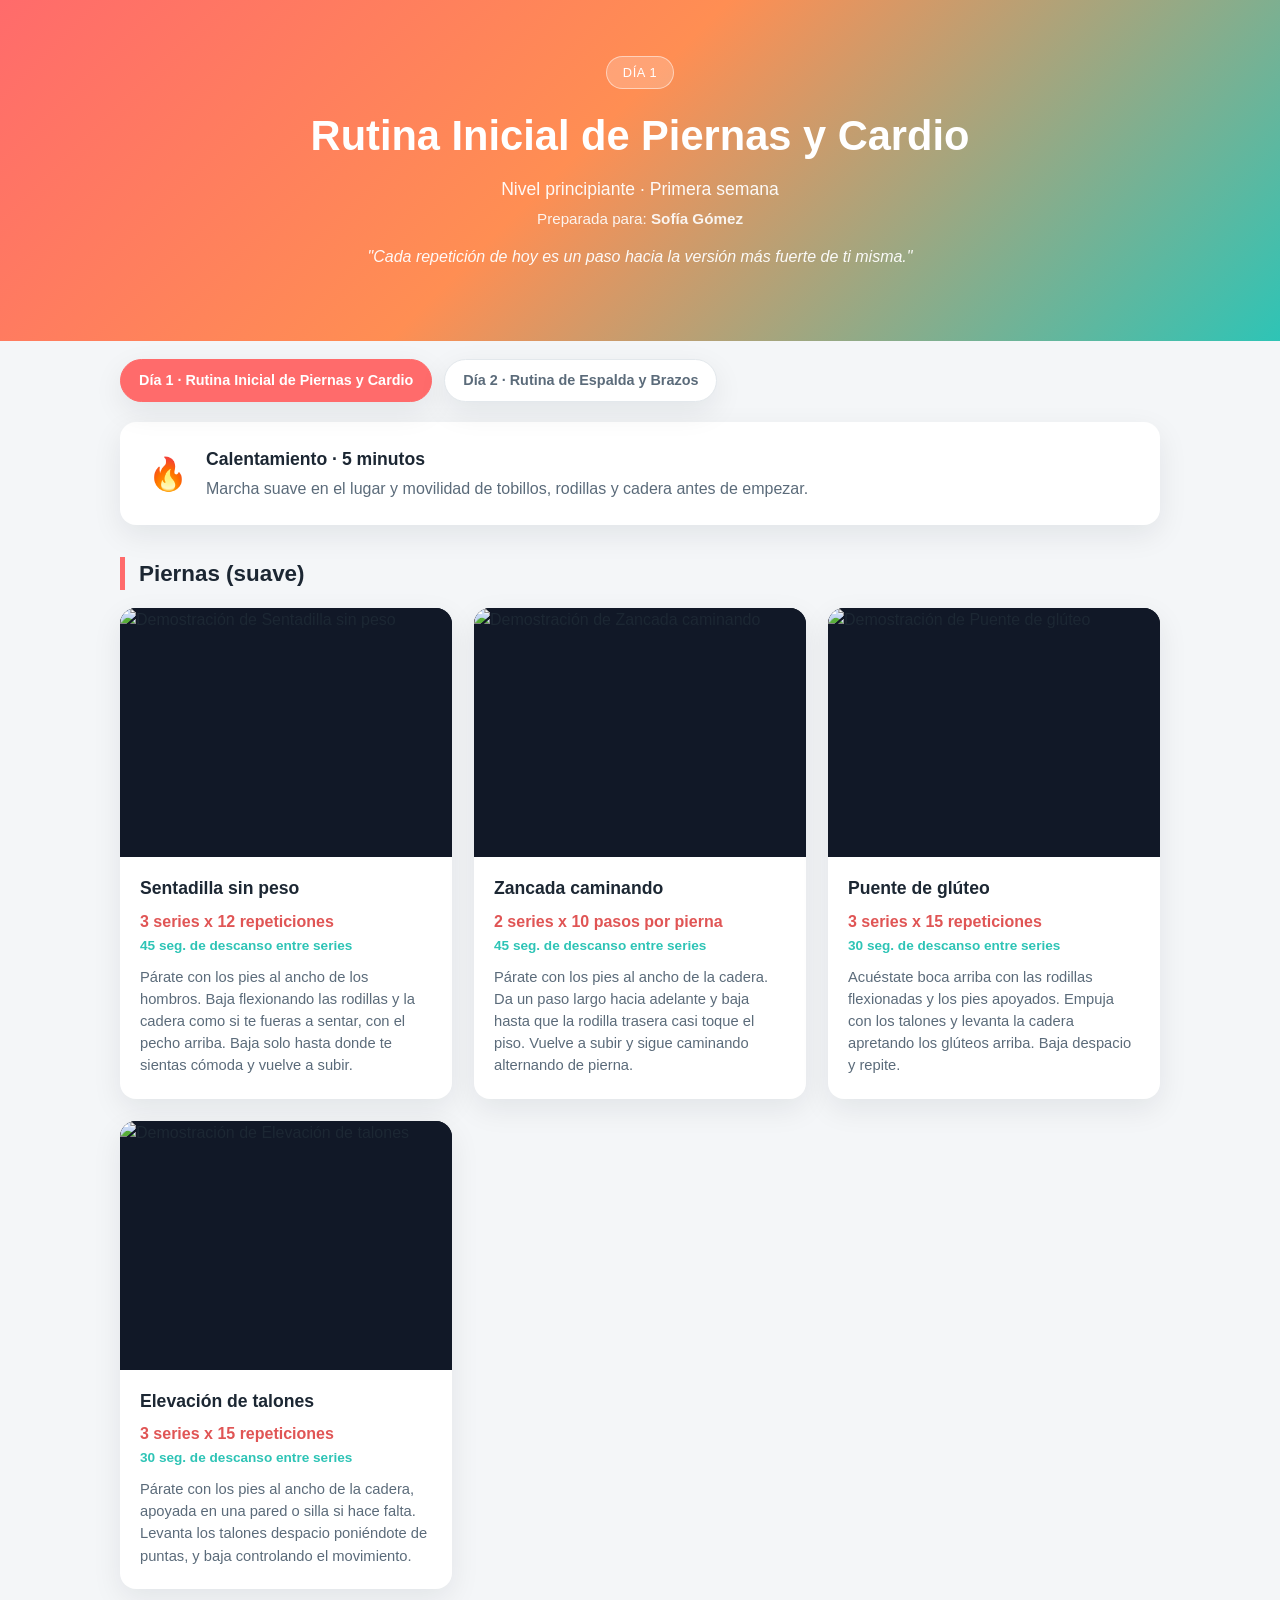
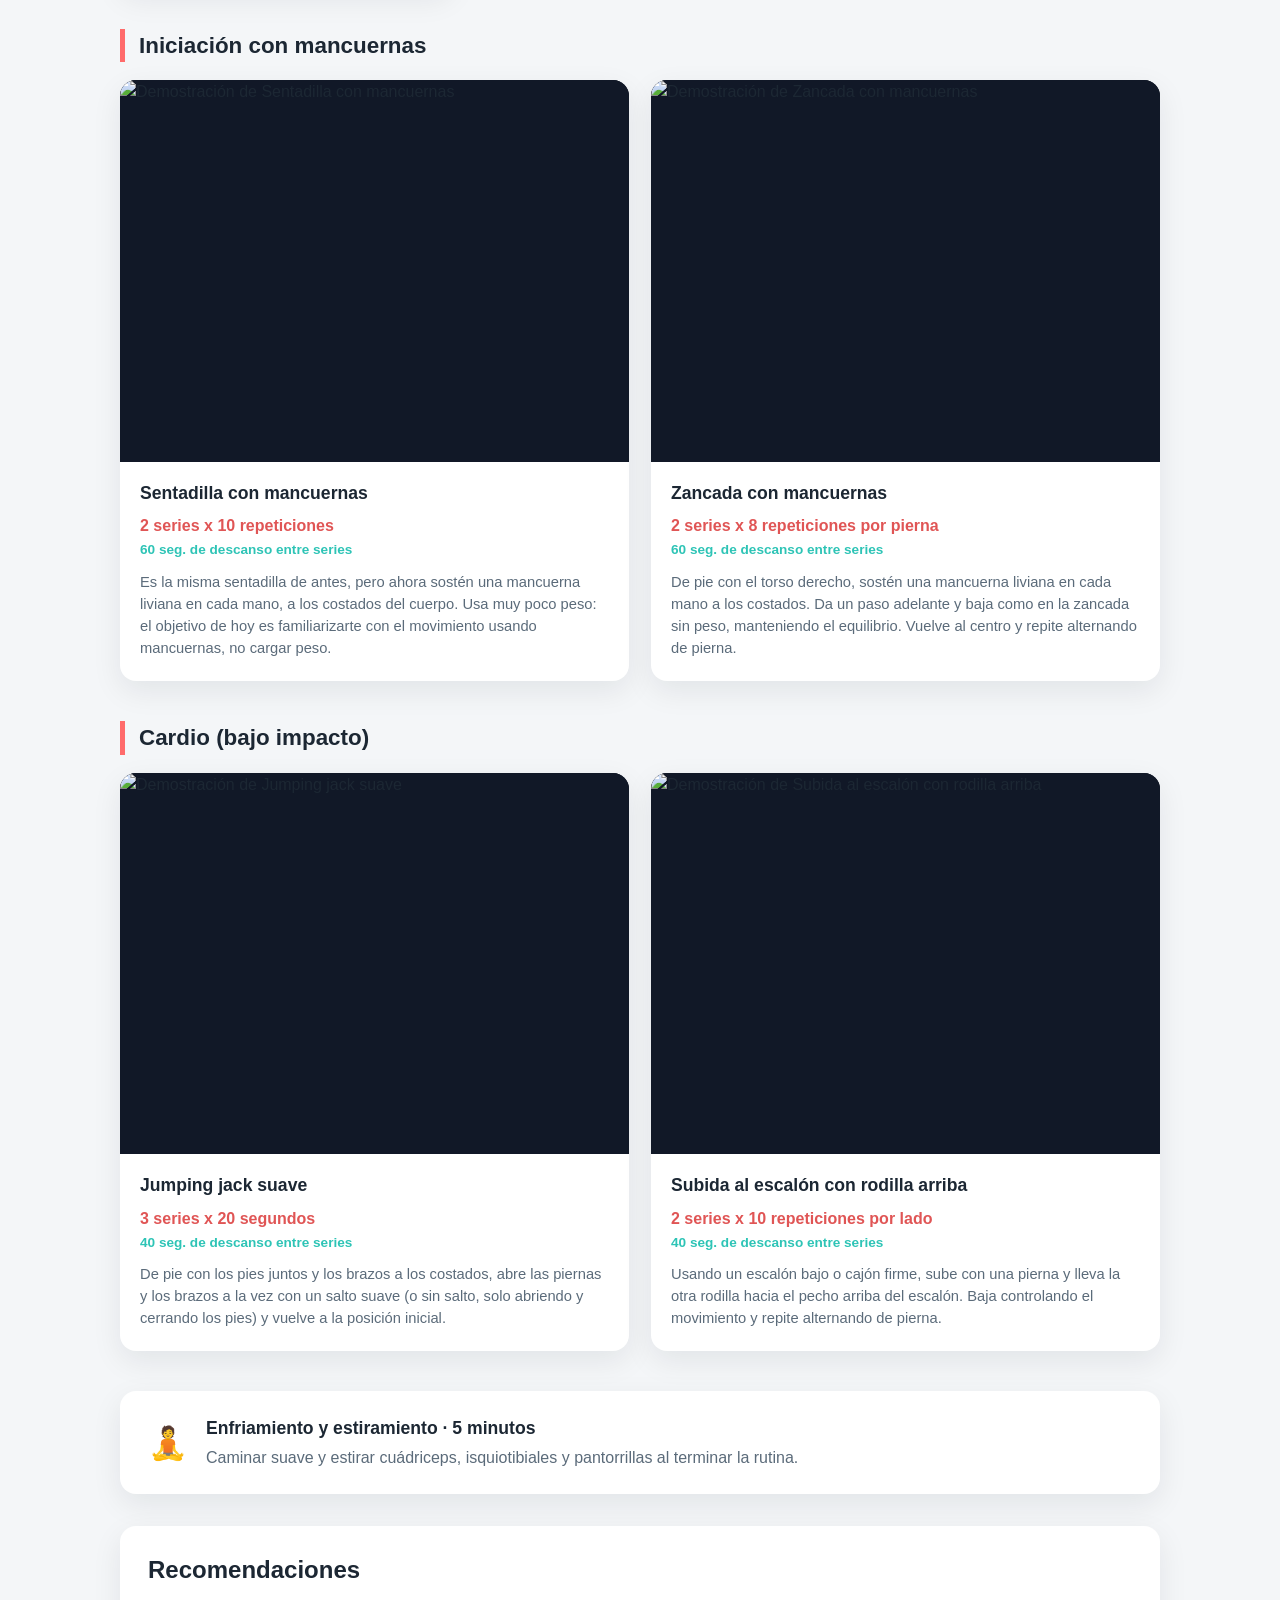
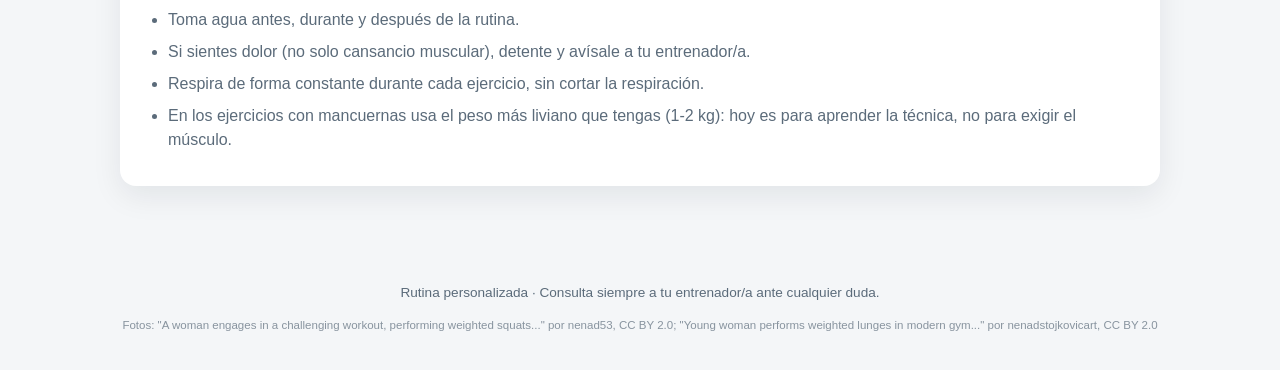
==== docs/index.html @ bb82945f "Usar fotos reales de mujer (CC BY) en sentadilla, zancada y remo" ====
<!doctype html>
<html lang="es">
<head>
  <meta charset="UTF-8">
  <meta name="viewport" content="width=device-width, initial-scale=1.0">
  <title>Rutina Inicial de Piernas y Cardio</title>
  <link rel="stylesheet" href="static/css/style.css">
</head>
<body>

  <header class="hero">
    <div class="hero-content">
      <span class="badge">Día 1</span>
      <h1>Rutina Inicial de Piernas y Cardio</h1>
      <p class="subtitulo">Nivel principiante · Primera semana</p>
      <p class="cliente">Preparada para: <strong>Sofía Gómez</strong></p>
      <p class="frase">"Cada repetición de hoy es un paso hacia la versión más fuerte de ti misma."</p>
    </div>
  </header>

  <nav class="dias-nav">
    
    <a href="index.html" class="dia-tab activo">Día 1 · Rutina Inicial de Piernas y Cardio</a>
    
    <a href="dia2.html" class="dia-tab ">Día 2 · Rutina de Espalda y Brazos</a>
    
  </nav>

  <main class="container">

    <section class="franja">
      <div class="franja-icono">🔥</div>
      <div>
        <h2>Calentamiento · 5 minutos</h2>
        <p>Marcha suave en el lugar y movilidad de tobillos, rodillas y cadera antes de empezar.</p>
      </div>
    </section>

    
    <section class="bloque">
      <h2 class="bloque-titulo">Piernas (suave)</h2>
      <div class="grid">
        
        <article class="card">
          <div class="card-media">
            <img
              src="https://live.staticflickr.com/65535/54567905274_2831058e4c_b.jpg"
              data-img1="https://live.staticflickr.com/65535/54567905274_2831058e4c_b.jpg"
              data-img2="https://live.staticflickr.com/65535/54567905274_2831058e4c_b.jpg"
              alt="Demostración de Sentadilla sin peso"
              class="ejercicio-gif"
              loading="lazy"
            >
          </div>
          <div class="card-body">
            <h3>Sentadilla sin peso</h3>
            <p class="series">3 series x 12 repeticiones</p>
            <p class="descanso">45 seg. de descanso entre series</p>
            <p class="instrucciones">Párate con los pies al ancho de los hombros. Baja flexionando las rodillas y la cadera como si te fueras a sentar, con el pecho arriba. Baja solo hasta donde te sientas cómoda y vuelve a subir.</p>
          </div>
        </article>
        
        <article class="card">
          <div class="card-media">
            <img
              src="https://live.staticflickr.com/65535/54555431111_5064172ff0_b.jpg"
              data-img1="https://live.staticflickr.com/65535/54555431111_5064172ff0_b.jpg"
              data-img2="https://live.staticflickr.com/65535/54555431111_5064172ff0_b.jpg"
              alt="Demostración de Zancada caminando"
              class="ejercicio-gif"
              loading="lazy"
            >
          </div>
          <div class="card-body">
            <h3>Zancada caminando</h3>
            <p class="series">2 series x 10 pasos por pierna</p>
            <p class="descanso">45 seg. de descanso entre series</p>
            <p class="instrucciones">Párate con los pies al ancho de la cadera. Da un paso largo hacia adelante y baja hasta que la rodilla trasera casi toque el piso. Vuelve a subir y sigue caminando alternando de pierna.</p>
          </div>
        </article>
        
        <article class="card">
          <div class="card-media">
            <img
              src="https://raw.githubusercontent.com/yuhonas/free-exercise-db/main/exercises/Bent-Knee_Hip_Raise/0.jpg"
              data-img1="https://raw.githubusercontent.com/yuhonas/free-exercise-db/main/exercises/Bent-Knee_Hip_Raise/0.jpg"
              data-img2="https://raw.githubusercontent.com/yuhonas/free-exercise-db/main/exercises/Bent-Knee_Hip_Raise/1.jpg"
              alt="Demostración de Puente de glúteo"
              class="ejercicio-gif"
              loading="lazy"
            >
          </div>
          <div class="card-body">
            <h3>Puente de glúteo</h3>
            <p class="series">3 series x 15 repeticiones</p>
            <p class="descanso">30 seg. de descanso entre series</p>
            <p class="instrucciones">Acuéstate boca arriba con las rodillas flexionadas y los pies apoyados. Empuja con los talones y levanta la cadera apretando los glúteos arriba. Baja despacio y repite.</p>
          </div>
        </article>
        
        <article class="card">
          <div class="card-media">
            <img
              src="https://raw.githubusercontent.com/yuhonas/free-exercise-db/main/exercises/Standing_Calf_Raises/0.jpg"
              data-img1="https://raw.githubusercontent.com/yuhonas/free-exercise-db/main/exercises/Standing_Calf_Raises/0.jpg"
              data-img2="https://raw.githubusercontent.com/yuhonas/free-exercise-db/main/exercises/Standing_Calf_Raises/1.jpg"
              alt="Demostración de Elevación de talones"
              class="ejercicio-gif"
              loading="lazy"
            >
          </div>
          <div class="card-body">
            <h3>Elevación de talones</h3>
            <p class="series">3 series x 15 repeticiones</p>
            <p class="descanso">30 seg. de descanso entre series</p>
            <p class="instrucciones">Párate con los pies al ancho de la cadera, apoyada en una pared o silla si hace falta. Levanta los talones despacio poniéndote de puntas, y baja controlando el movimiento.</p>
          </div>
        </article>
        
      </div>
    </section>
    
    <section class="bloque">
      <h2 class="bloque-titulo">Iniciación con mancuernas</h2>
      <div class="grid">
        
        <article class="card">
          <div class="card-media">
            <img
              src="https://live.staticflickr.com/65535/54567905274_2831058e4c_b.jpg"
              data-img1="https://live.staticflickr.com/65535/54567905274_2831058e4c_b.jpg"
              data-img2="https://live.staticflickr.com/65535/54567905274_2831058e4c_b.jpg"
              alt="Demostración de Sentadilla con mancuernas"
              class="ejercicio-gif"
              loading="lazy"
            >
          </div>
          <div class="card-body">
            <h3>Sentadilla con mancuernas</h3>
            <p class="series">2 series x 10 repeticiones</p>
            <p class="descanso">60 seg. de descanso entre series</p>
            <p class="instrucciones">Es la misma sentadilla de antes, pero ahora sostén una mancuerna liviana en cada mano, a los costados del cuerpo. Usa muy poco peso: el objetivo de hoy es familiarizarte con el movimiento usando mancuernas, no cargar peso.</p>
          </div>
        </article>
        
        <article class="card">
          <div class="card-media">
            <img
              src="https://live.staticflickr.com/65535/54555431111_5064172ff0_b.jpg"
              data-img1="https://live.staticflickr.com/65535/54555431111_5064172ff0_b.jpg"
              data-img2="https://live.staticflickr.com/65535/54555431111_5064172ff0_b.jpg"
              alt="Demostración de Zancada con mancuernas"
              class="ejercicio-gif"
              loading="lazy"
            >
          </div>
          <div class="card-body">
            <h3>Zancada con mancuernas</h3>
            <p class="series">2 series x 8 repeticiones por pierna</p>
            <p class="descanso">60 seg. de descanso entre series</p>
            <p class="instrucciones">De pie con el torso derecho, sostén una mancuerna liviana en cada mano a los costados. Da un paso adelante y baja como en la zancada sin peso, manteniendo el equilibrio. Vuelve al centro y repite alternando de pierna.</p>
          </div>
        </article>
        
      </div>
    </section>
    
    <section class="bloque">
      <h2 class="bloque-titulo">Cardio (bajo impacto)</h2>
      <div class="grid">
        
        <article class="card">
          <div class="card-media">
            <img
              src="https://raw.githubusercontent.com/yuhonas/free-exercise-db/main/exercises/Star_Jump/0.jpg"
              data-img1="https://raw.githubusercontent.com/yuhonas/free-exercise-db/main/exercises/Star_Jump/0.jpg"
              data-img2="https://raw.githubusercontent.com/yuhonas/free-exercise-db/main/exercises/Star_Jump/1.jpg"
              alt="Demostración de Jumping jack suave"
              class="ejercicio-gif"
              loading="lazy"
            >
          </div>
          <div class="card-body">
            <h3>Jumping jack suave</h3>
            <p class="series">3 series x 20 segundos</p>
            <p class="descanso">40 seg. de descanso entre series</p>
            <p class="instrucciones">De pie con los pies juntos y los brazos a los costados, abre las piernas y los brazos a la vez con un salto suave (o sin salto, solo abriendo y cerrando los pies) y vuelve a la posición inicial.</p>
          </div>
        </article>
        
        <article class="card">
          <div class="card-media">
            <img
              src="https://raw.githubusercontent.com/yuhonas/free-exercise-db/main/exercises/Step-up_with_Knee_Raise/0.jpg"
              data-img1="https://raw.githubusercontent.com/yuhonas/free-exercise-db/main/exercises/Step-up_with_Knee_Raise/0.jpg"
              data-img2="https://raw.githubusercontent.com/yuhonas/free-exercise-db/main/exercises/Step-up_with_Knee_Raise/1.jpg"
              alt="Demostración de Subida al escalón con rodilla arriba"
              class="ejercicio-gif"
              loading="lazy"
            >
          </div>
          <div class="card-body">
            <h3>Subida al escalón con rodilla arriba</h3>
            <p class="series">2 series x 10 repeticiones por lado</p>
            <p class="descanso">40 seg. de descanso entre series</p>
            <p class="instrucciones">Usando un escalón bajo o cajón firme, sube con una pierna y lleva la otra rodilla hacia el pecho arriba del escalón. Baja controlando el movimiento y repite alternando de pierna.</p>
          </div>
        </article>
        
      </div>
    </section>
    

    <section class="franja">
      <div class="franja-icono">🧘</div>
      <div>
        <h2>Enfriamiento y estiramiento · 5 minutos</h2>
        <p>Caminar suave y estirar cuádriceps, isquiotibiales y pantorrillas al terminar la rutina.</p>
      </div>
    </section>

    <section class="notas">
      <h2>Recomendaciones</h2>
      <ul>
        
        <li>Toma agua antes, durante y después de la rutina.</li>
        
        <li>Si sientes dolor (no solo cansancio muscular), detente y avísale a tu entrenador/a.</li>
        
        <li>Respira de forma constante durante cada ejercicio, sin cortar la respiración.</li>
        
        <li>En los ejercicios con mancuernas usa el peso más liviano que tengas (1-2 kg): hoy es para aprender la técnica, no para exigir el músculo.</li>
        
      </ul>
    </section>

  </main>

  <footer class="footer">
    <p>Rutina personalizada · Consulta siempre a tu entrenador/a ante cualquier duda.</p>
    
    <p class="creditos">Fotos: &#34;A woman engages in a challenging workout, performing weighted squats...&#34; por nenad53, CC BY 2.0; &#34;Young woman performs weighted lunges in modern gym...&#34; por nenadstojkovicart, CC BY 2.0</p>
    
  </footer>

  <script src="static/js/script.js"></script>
</body>
</html>
---- docs/static/css/style.css ----
:root {
  --bg: #0f1720;
  --panel: #ffffff;
  --panel-alt: #f4f6f8;
  --primary: #ff6b6b;
  --primary-dark: #e05555;
  --accent: #2ec4b6;
  --text: #1c2733;
  --text-muted: #5b6b7a;
  --border: #e3e8ec;
  --radius: 16px;
  --shadow: 0 10px 30px rgba(15, 23, 32, 0.08);
}

* {
  box-sizing: border-box;
}

body {
  margin: 0;
  font-family: "Segoe UI", "Helvetica Neue", Arial, sans-serif;
  background: var(--panel-alt);
  color: var(--text);
  line-height: 1.5;
}

.hero {
  background: linear-gradient(135deg, #ff6b6b 0%, #ff8e53 45%, #2ec4b6 100%);
  color: #fff;
  padding: 56px 24px 72px;
  text-align: center;
}

.badge {
  display: inline-block;
  background: rgba(255, 255, 255, 0.2);
  border: 1px solid rgba(255, 255, 255, 0.5);
  padding: 6px 16px;
  border-radius: 999px;
  font-size: 0.8rem;
  letter-spacing: 0.05em;
  text-transform: uppercase;
  margin-bottom: 16px;
}

.hero h1 {
  margin: 0 0 8px;
  font-size: clamp(1.8rem, 4vw, 2.6rem);
}

.subtitulo {
  margin: 0 0 6px;
  font-size: 1.1rem;
  opacity: 0.95;
}

.cliente {
  margin: 0;
  font-size: 0.95rem;
  opacity: 0.9;
}

.frase {
  margin: 14px 0 0;
  font-size: 1rem;
  font-style: italic;
  opacity: 0.95;
}

.dias-nav {
  max-width: 1080px;
  margin: 18px auto 0;
  padding: 0 20px;
  display: flex;
  gap: 12px;
  flex-wrap: wrap;
}

.dia-tab {
  background: var(--panel);
  border: 1px solid var(--border);
  border-radius: 999px;
  padding: 10px 18px;
  font-size: 0.9rem;
  font-weight: 600;
  color: var(--text-muted);
  text-decoration: none;
  box-shadow: var(--shadow);
}

.dia-tab.activo {
  background: var(--primary);
  border-color: var(--primary);
  color: #fff;
}

.container {
  max-width: 1080px;
  margin: 20px auto 0;
  padding: 0 20px 60px;
}

.franja {
  background: var(--panel);
  border-radius: var(--radius);
  box-shadow: var(--shadow);
  padding: 24px 28px;
  display: flex;
  align-items: center;
  gap: 18px;
  margin-bottom: 32px;
}

.franja-icono {
  font-size: 2rem;
  flex-shrink: 0;
}

.franja h2 {
  margin: 0 0 4px;
  font-size: 1.1rem;
}

.franja p {
  margin: 0;
  color: var(--text-muted);
}

.bloque {
  margin-bottom: 40px;
}

.bloque-titulo {
  font-size: 1.4rem;
  margin-bottom: 18px;
  padding-left: 14px;
  border-left: 5px solid var(--primary);
}

.grid {
  display: grid;
  grid-template-columns: repeat(auto-fit, minmax(260px, 1fr));
  gap: 22px;
}

.card {
  background: var(--panel);
  border-radius: var(--radius);
  overflow: hidden;
  box-shadow: var(--shadow);
  display: flex;
  flex-direction: column;
  transition: transform 0.15s ease;
}

.card:hover {
  transform: translateY(-3px);
}

.card-media {
  aspect-ratio: 4 / 3;
  background: #111827;
  display: flex;
  align-items: center;
  justify-content: center;
  overflow: hidden;
}

.card-media img {
  width: 100%;
  height: 100%;
  object-fit: contain;
  background: #111827;
}

.card-body {
  padding: 18px 20px 22px;
}

.card-body h3 {
  margin: 0 0 8px;
  font-size: 1.1rem;
}

.series {
  margin: 0 0 2px;
  font-weight: 600;
  color: var(--primary-dark);
}

.descanso {
  margin: 0 0 10px;
  font-size: 0.85rem;
  color: var(--accent);
  font-weight: 600;
}

.instrucciones {
  margin: 0;
  color: var(--text-muted);
  font-size: 0.92rem;
}

.notas {
  background: var(--panel);
  border-radius: var(--radius);
  box-shadow: var(--shadow);
  padding: 26px 28px;
}

.notas h2 {
  margin-top: 0;
}

.notas ul {
  margin: 0;
  padding-left: 20px;
  color: var(--text-muted);
}

.notas li {
  margin-bottom: 8px;
}

.footer {
  text-align: center;
  padding: 24px;
  color: var(--text-muted);
  font-size: 0.85rem;
}

.creditos {
  margin-top: 8px;
  font-size: 0.72rem;
  opacity: 0.7;
}

@media (prefers-color-scheme: dark) {
  :root {
    --panel: #1a2430;
    --panel-alt: #101820;
    --text: #eef2f6;
    --text-muted: #a7b3bf;
    --border: #2a3644;
    --shadow: 0 10px 30px rgba(0, 0, 0, 0.4);
  }
}
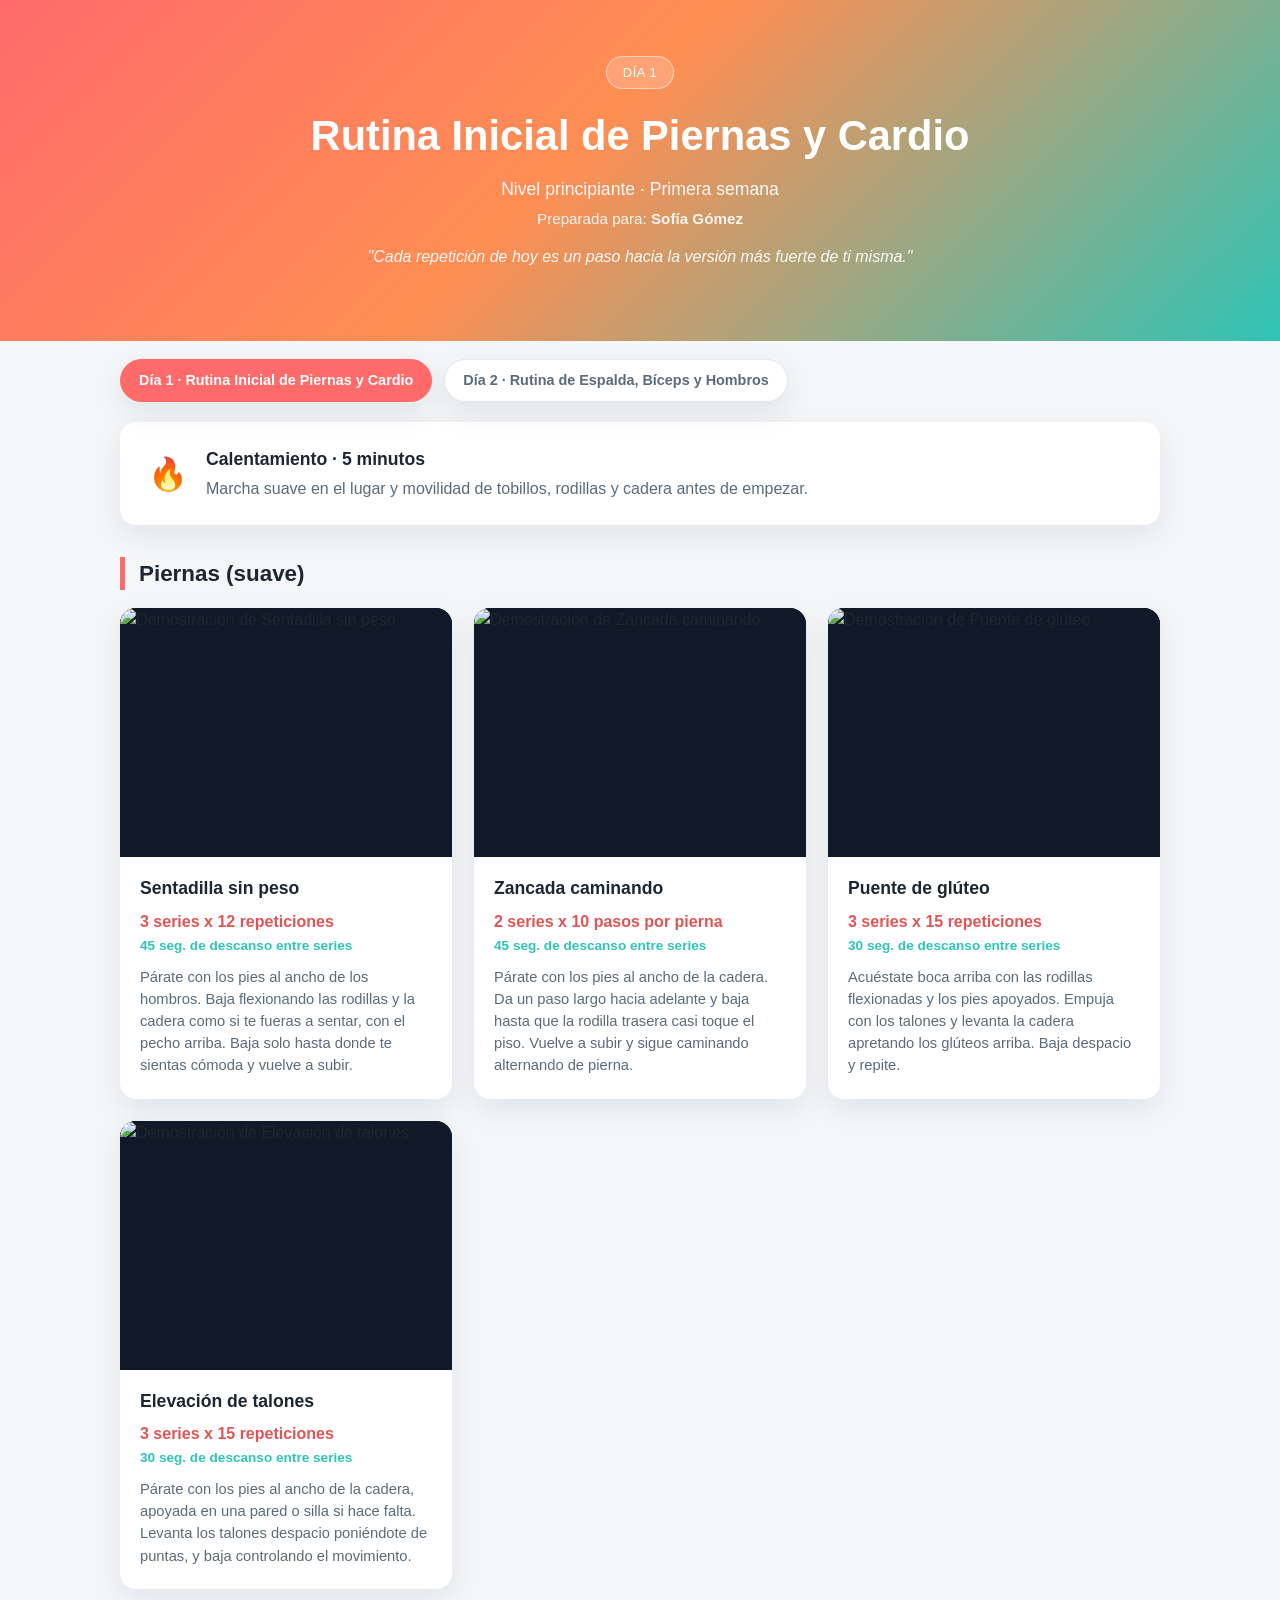
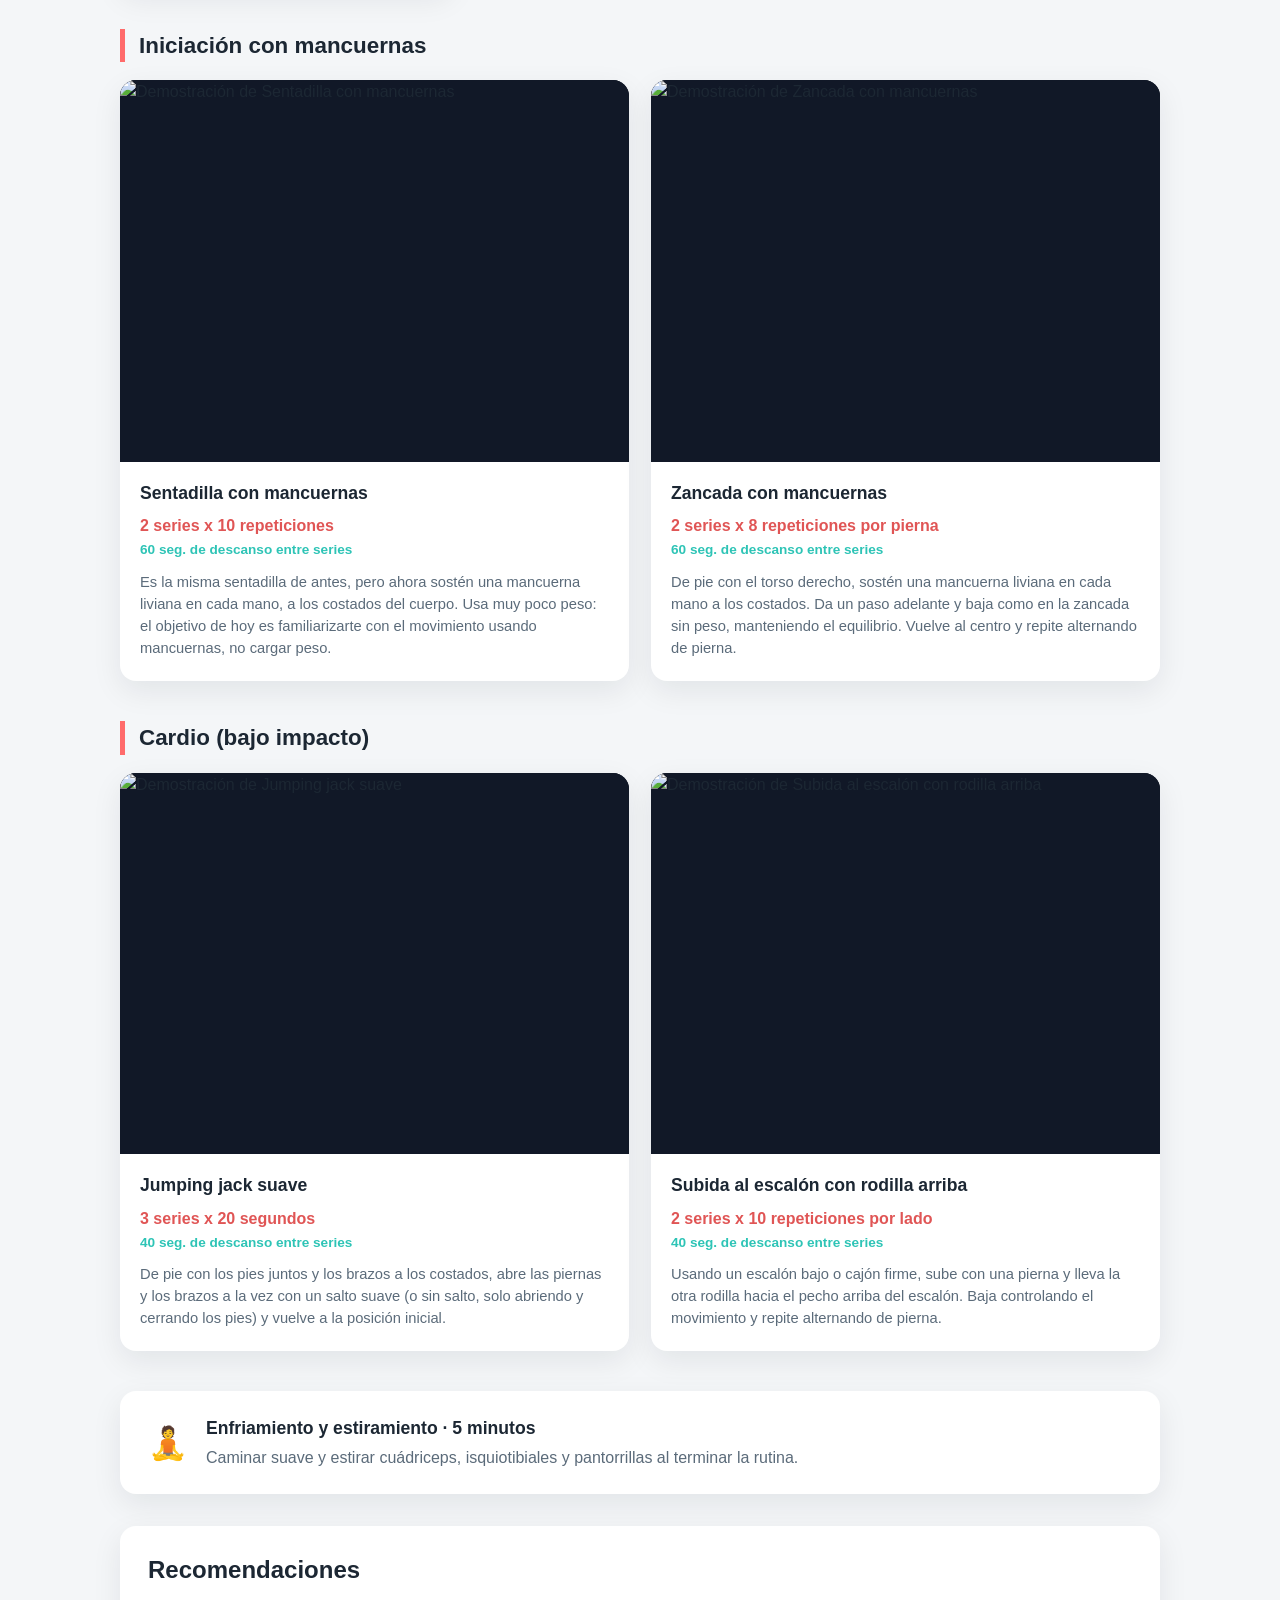
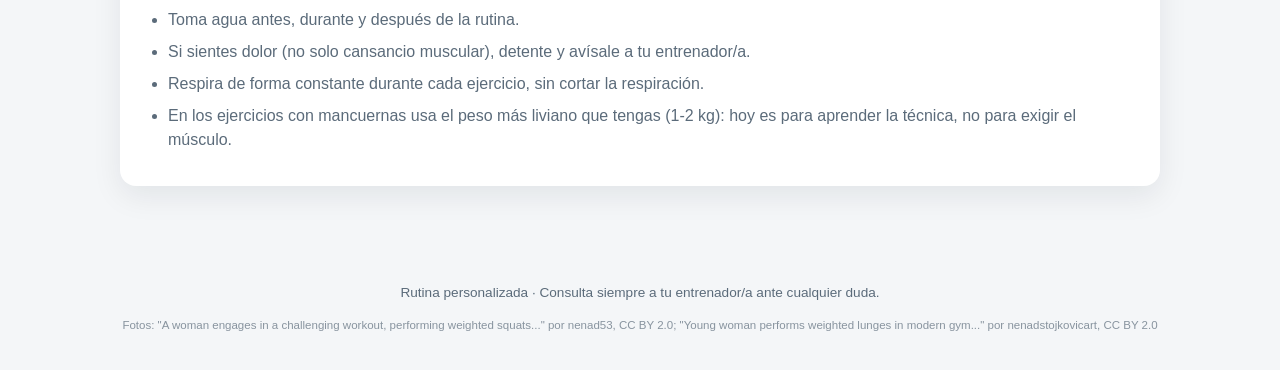
==== commit abb66233: "Reestructurar dia 2: Espalda, Biceps y Hombros, con foto real de mujer en los 3" ====
--- a/docs/index.html
+++ b/docs/index.html
@@ -22,7 +22,7 @@
     
     <a href="index.html" class="dia-tab activo">Día 1 · Rutina Inicial de Piernas y Cardio</a>
     
-    <a href="dia2.html" class="dia-tab ">Día 2 · Rutina de Espalda y Brazos</a>
+    <a href="dia2.html" class="dia-tab ">Día 2 · Rutina de Espalda, Bíceps y Hombros</a>
     
   </nav>
 
@@ -82,9 +82,9 @@
         <article class="card">
           <div class="card-media">
             <img
-              src="https://raw.githubusercontent.com/yuhonas/free-exercise-db/main/exercises/Bent-Knee_Hip_Raise/0.jpg"
-              data-img1="https://raw.githubusercontent.com/yuhonas/free-exercise-db/main/exercises/Bent-Knee_Hip_Raise/0.jpg"
-              data-img2="https://raw.githubusercontent.com/yuhonas/free-exercise-db/main/exercises/Bent-Knee_Hip_Raise/1.jpg"
+              src="https://raw.githubusercontent.com/yuhonas/free-exercise-db/main/exercises/Butt_Lift_Bridge/0.jpg"
+              data-img1="https://raw.githubusercontent.com/yuhonas/free-exercise-db/main/exercises/Butt_Lift_Bridge/0.jpg"
+              data-img2="https://raw.githubusercontent.com/yuhonas/free-exercise-db/main/exercises/Butt_Lift_Bridge/1.jpg"
               alt="Demostración de Puente de glúteo"
               class="ejercicio-gif"
               loading="lazy"
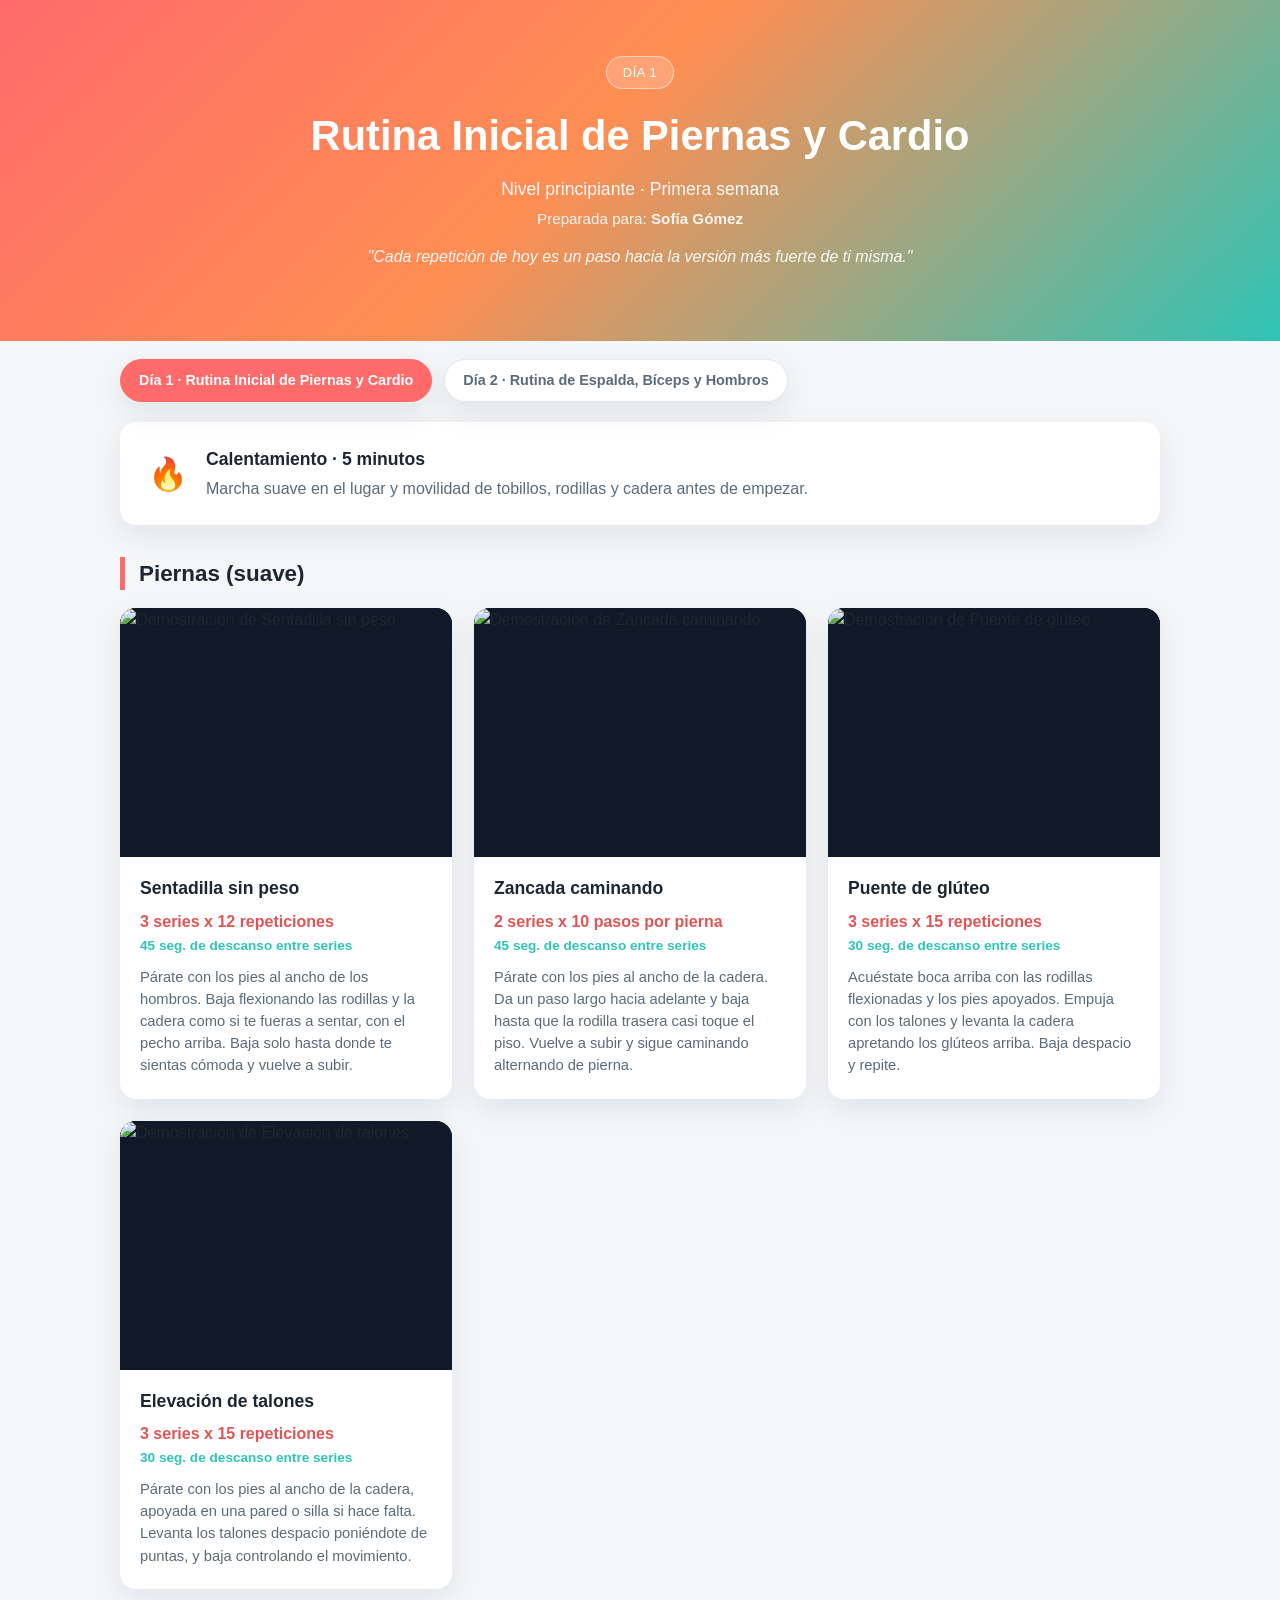
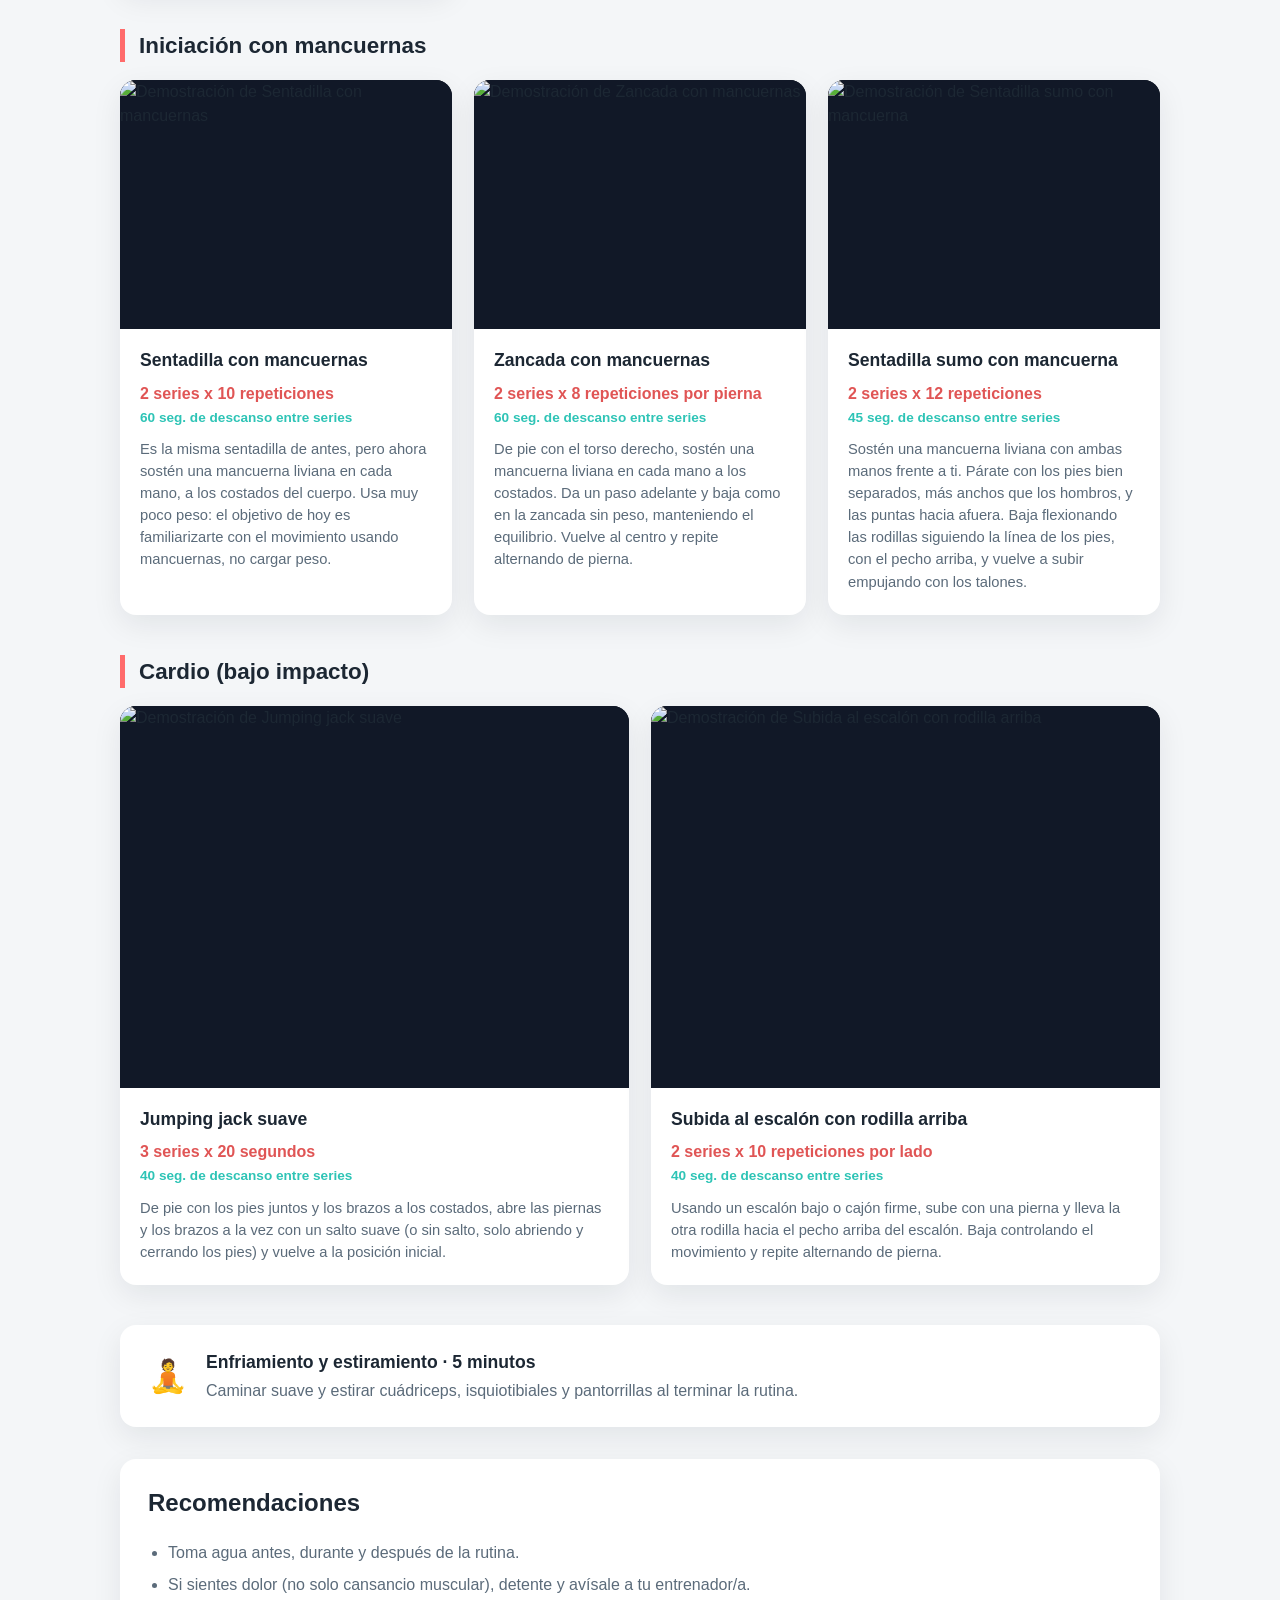
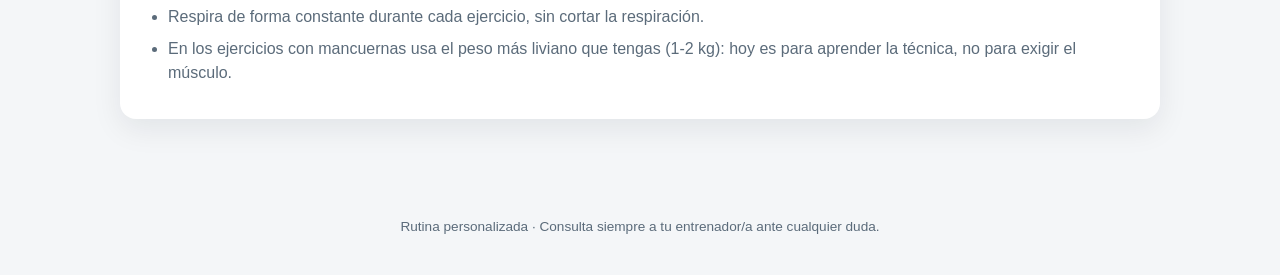
==== commit 47e78235: "Volver a gifs animados (con movimiento) y agregar mas ejercicios: sentadilla sumo, remo a dos manos," ====
--- a/docs/index.html
+++ b/docs/index.html
@@ -44,9 +44,9 @@
         <article class="card">
           <div class="card-media">
             <img
-              src="https://live.staticflickr.com/65535/54567905274_2831058e4c_b.jpg"
-              data-img1="https://live.staticflickr.com/65535/54567905274_2831058e4c_b.jpg"
-              data-img2="https://live.staticflickr.com/65535/54567905274_2831058e4c_b.jpg"
+              src="https://raw.githubusercontent.com/yuhonas/free-exercise-db/main/exercises/Bodyweight_Squat/0.jpg"
+              data-img1="https://raw.githubusercontent.com/yuhonas/free-exercise-db/main/exercises/Bodyweight_Squat/0.jpg"
+              data-img2="https://raw.githubusercontent.com/yuhonas/free-exercise-db/main/exercises/Bodyweight_Squat/1.jpg"
               alt="Demostración de Sentadilla sin peso"
               class="ejercicio-gif"
               loading="lazy"
@@ -63,9 +63,9 @@
         <article class="card">
           <div class="card-media">
             <img
-              src="https://live.staticflickr.com/65535/54555431111_5064172ff0_b.jpg"
-              data-img1="https://live.staticflickr.com/65535/54555431111_5064172ff0_b.jpg"
-              data-img2="https://live.staticflickr.com/65535/54555431111_5064172ff0_b.jpg"
+              src="https://raw.githubusercontent.com/yuhonas/free-exercise-db/main/exercises/Bodyweight_Walking_Lunge/0.jpg"
+              data-img1="https://raw.githubusercontent.com/yuhonas/free-exercise-db/main/exercises/Bodyweight_Walking_Lunge/0.jpg"
+              data-img2="https://raw.githubusercontent.com/yuhonas/free-exercise-db/main/exercises/Bodyweight_Walking_Lunge/1.jpg"
               alt="Demostración de Zancada caminando"
               class="ejercicio-gif"
               loading="lazy"
@@ -127,9 +127,9 @@
         <article class="card">
           <div class="card-media">
             <img
-              src="https://live.staticflickr.com/65535/54567905274_2831058e4c_b.jpg"
-              data-img1="https://live.staticflickr.com/65535/54567905274_2831058e4c_b.jpg"
-              data-img2="https://live.staticflickr.com/65535/54567905274_2831058e4c_b.jpg"
+              src="https://raw.githubusercontent.com/yuhonas/free-exercise-db/main/exercises/Dumbbell_Squat/0.jpg"
+              data-img1="https://raw.githubusercontent.com/yuhonas/free-exercise-db/main/exercises/Dumbbell_Squat/0.jpg"
+              data-img2="https://raw.githubusercontent.com/yuhonas/free-exercise-db/main/exercises/Dumbbell_Squat/1.jpg"
               alt="Demostración de Sentadilla con mancuernas"
               class="ejercicio-gif"
               loading="lazy"
@@ -146,9 +146,9 @@
         <article class="card">
           <div class="card-media">
             <img
-              src="https://live.staticflickr.com/65535/54555431111_5064172ff0_b.jpg"
-              data-img1="https://live.staticflickr.com/65535/54555431111_5064172ff0_b.jpg"
-              data-img2="https://live.staticflickr.com/65535/54555431111_5064172ff0_b.jpg"
+              src="https://raw.githubusercontent.com/yuhonas/free-exercise-db/main/exercises/Dumbbell_Lunges/0.jpg"
+              data-img1="https://raw.githubusercontent.com/yuhonas/free-exercise-db/main/exercises/Dumbbell_Lunges/0.jpg"
+              data-img2="https://raw.githubusercontent.com/yuhonas/free-exercise-db/main/exercises/Dumbbell_Lunges/1.jpg"
               alt="Demostración de Zancada con mancuernas"
               class="ejercicio-gif"
               loading="lazy"
@@ -159,6 +159,25 @@
             <p class="series">2 series x 8 repeticiones por pierna</p>
             <p class="descanso">60 seg. de descanso entre series</p>
             <p class="instrucciones">De pie con el torso derecho, sostén una mancuerna liviana en cada mano a los costados. Da un paso adelante y baja como en la zancada sin peso, manteniendo el equilibrio. Vuelve al centro y repite alternando de pierna.</p>
+          </div>
+        </article>
+        
+        <article class="card">
+          <div class="card-media">
+            <img
+              src="https://raw.githubusercontent.com/yuhonas/free-exercise-db/main/exercises/Plie_Dumbbell_Squat/0.jpg"
+              data-img1="https://raw.githubusercontent.com/yuhonas/free-exercise-db/main/exercises/Plie_Dumbbell_Squat/0.jpg"
+              data-img2="https://raw.githubusercontent.com/yuhonas/free-exercise-db/main/exercises/Plie_Dumbbell_Squat/1.jpg"
+              alt="Demostración de Sentadilla sumo con mancuerna"
+              class="ejercicio-gif"
+              loading="lazy"
+            >
+          </div>
+          <div class="card-body">
+            <h3>Sentadilla sumo con mancuerna</h3>
+            <p class="series">2 series x 12 repeticiones</p>
+            <p class="descanso">45 seg. de descanso entre series</p>
+            <p class="instrucciones">Sostén una mancuerna liviana con ambas manos frente a ti. Párate con los pies bien separados, más anchos que los hombros, y las puntas hacia afuera. Baja flexionando las rodillas siguiendo la línea de los pies, con el pecho arriba, y vuelve a subir empujando con los talones.</p>
           </div>
         </article>
         
@@ -238,9 +257,6 @@
 
   <footer class="footer">
     <p>Rutina personalizada · Consulta siempre a tu entrenador/a ante cualquier duda.</p>
-    
-    <p class="creditos">Fotos: &#34;A woman engages in a challenging workout, performing weighted squats...&#34; por nenad53, CC BY 2.0; &#34;Young woman performs weighted lunges in modern gym...&#34; por nenadstojkovicart, CC BY 2.0</p>
-    
   </footer>
 
   <script src="static/js/script.js"></script>
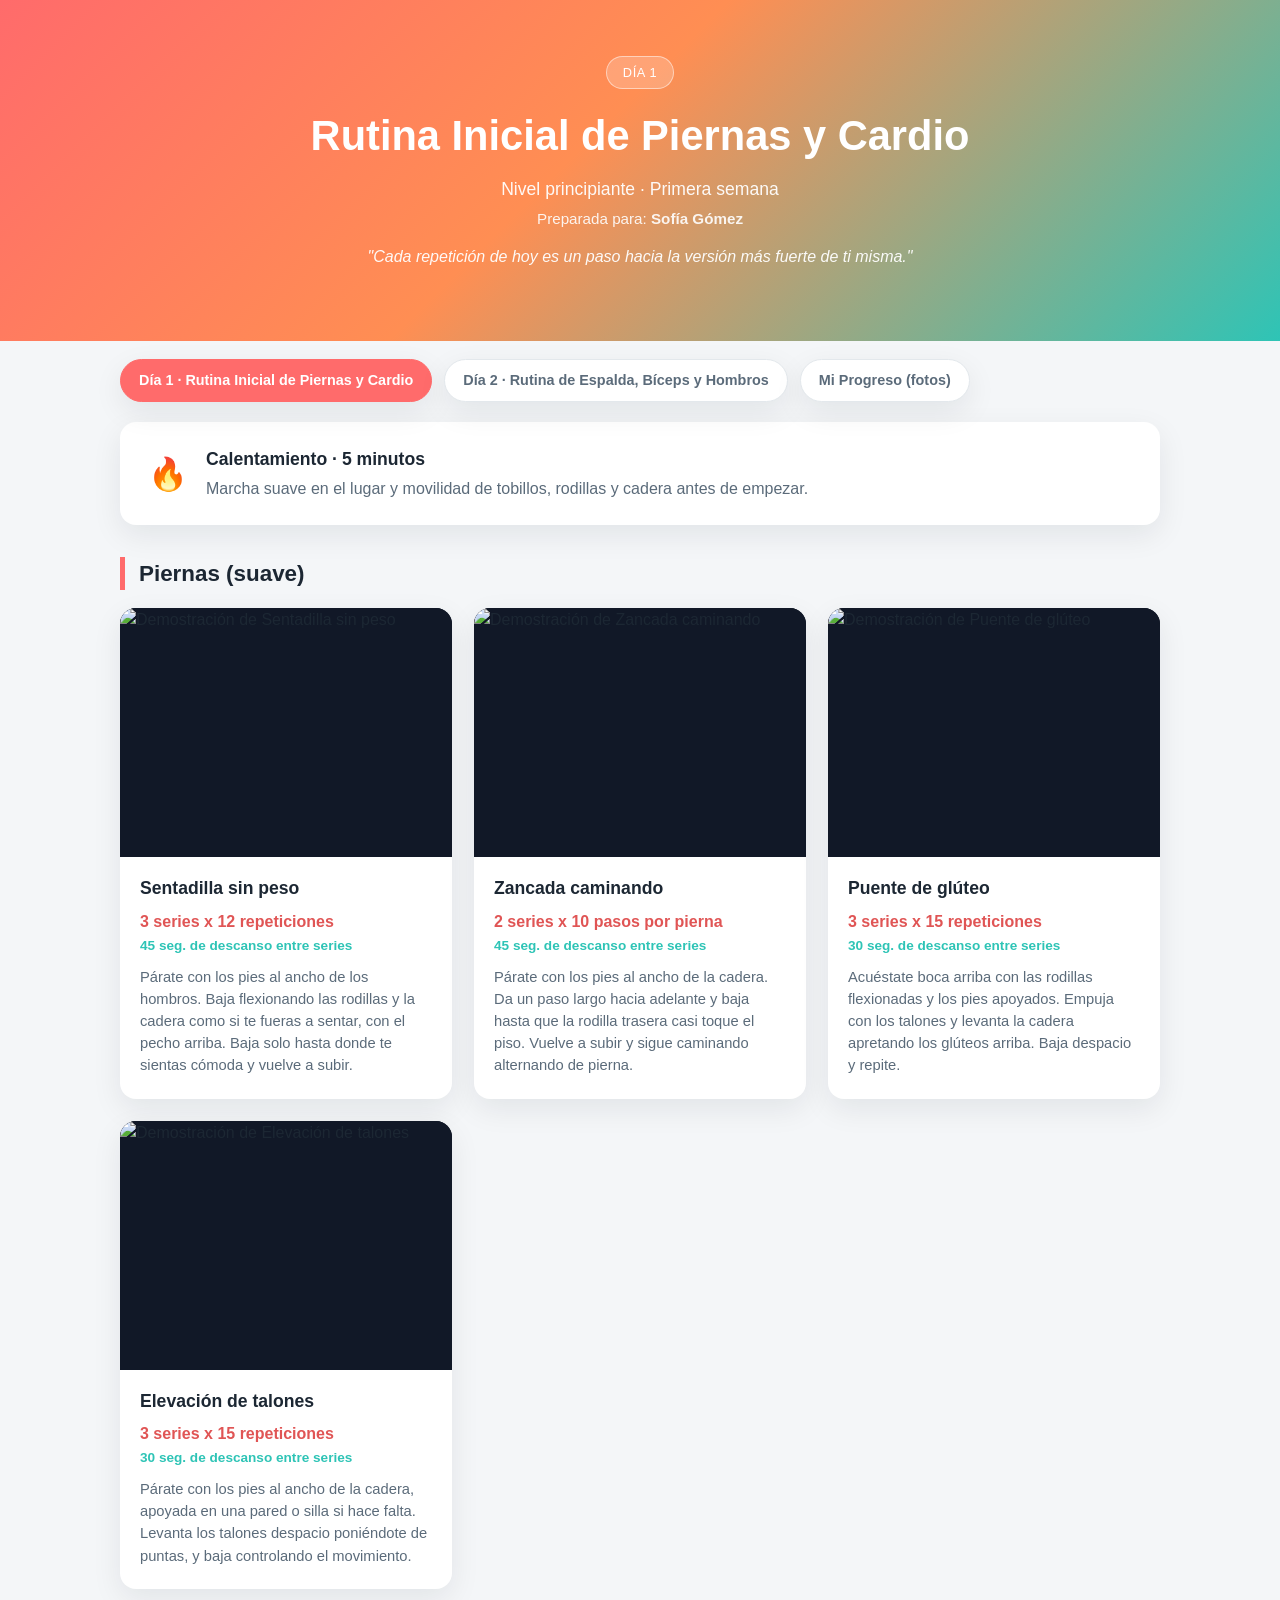
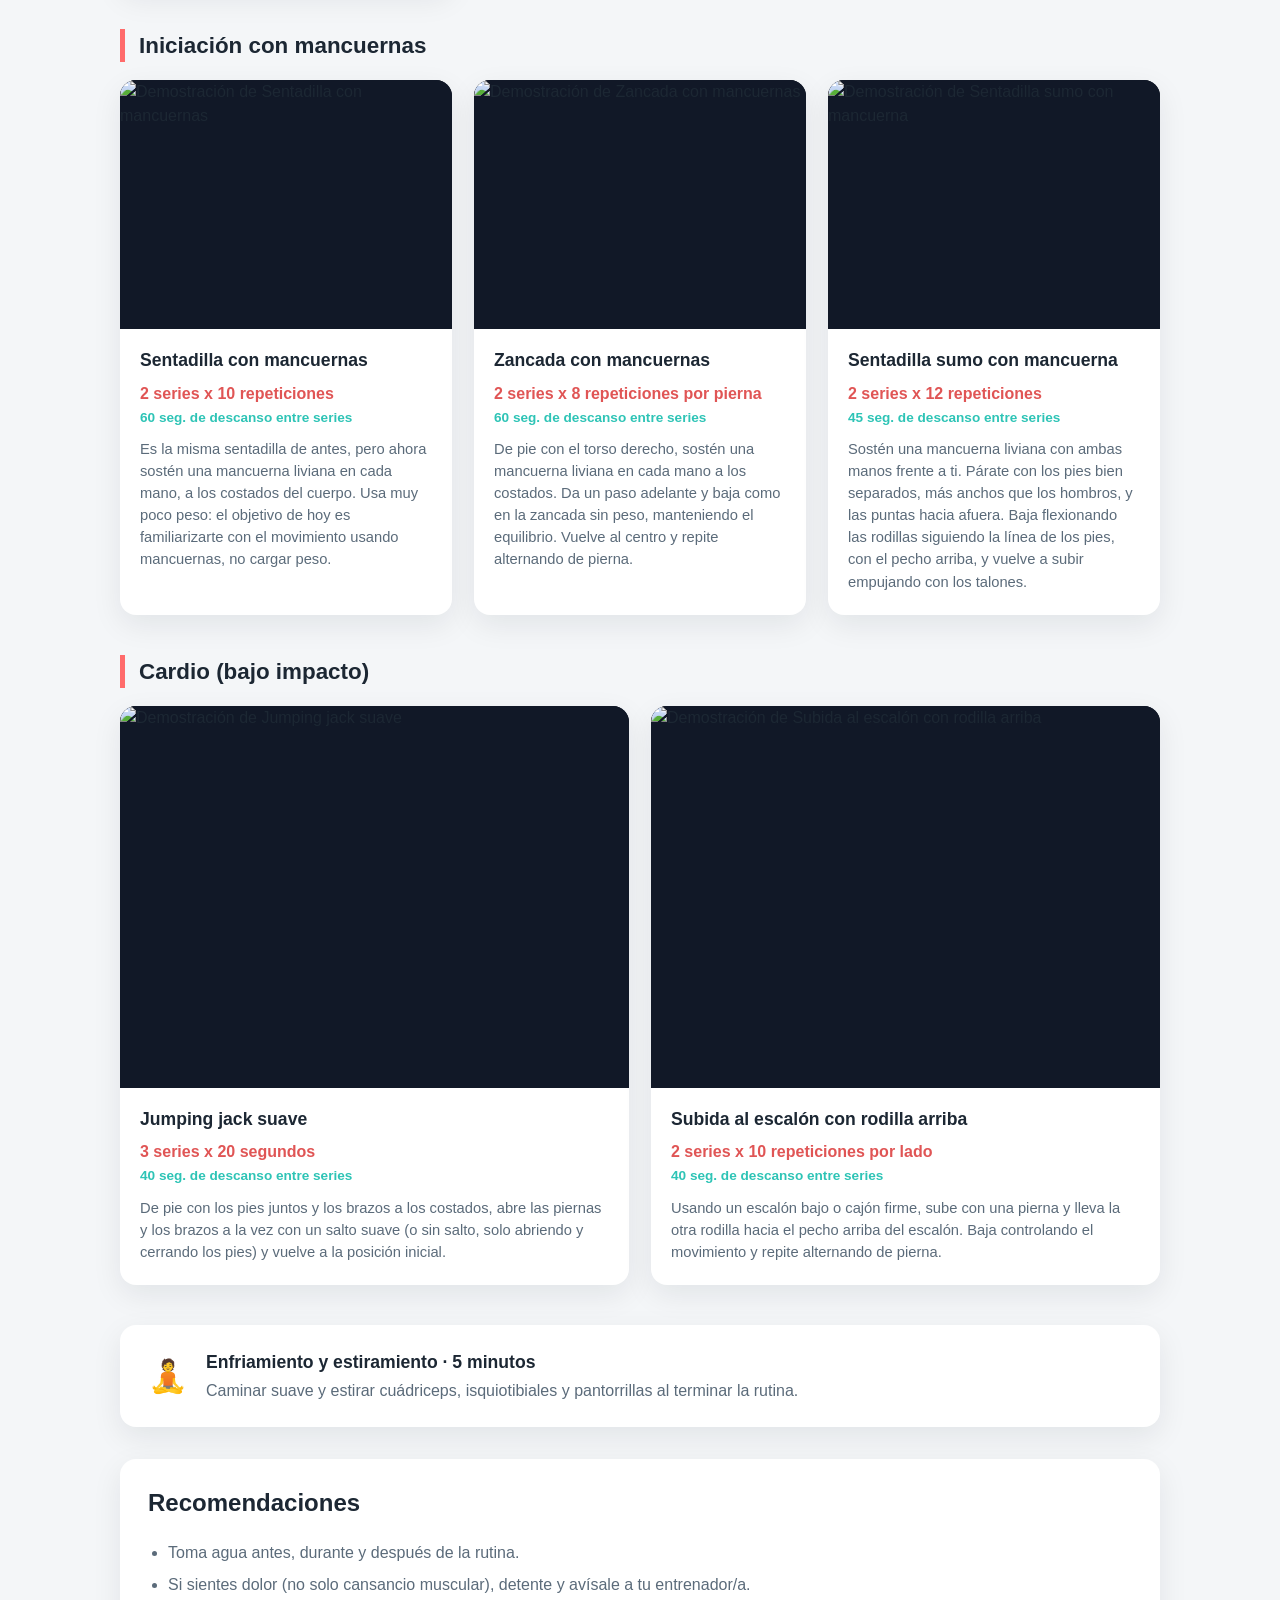
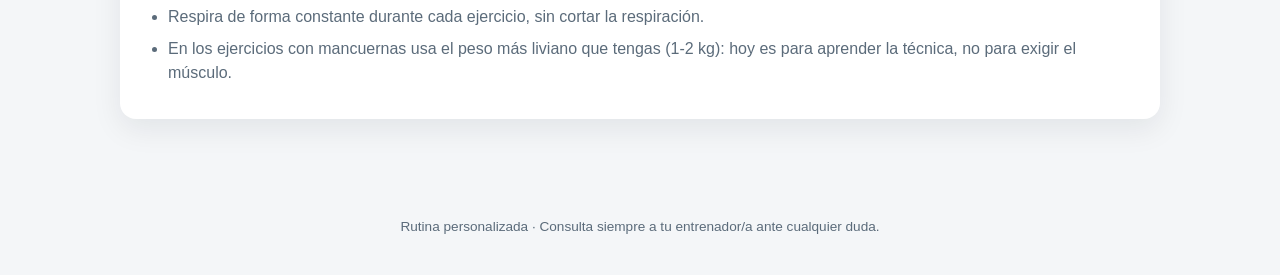
==== commit a0a2fe37: "Agregar seccion Mi Progreso: subir y guardar fotos del gym en el navegador (IndexedDB), agrupadas po" ====
--- a/docs/index.html
+++ b/docs/index.html
@@ -24,6 +24,8 @@
     
     <a href="dia2.html" class="dia-tab ">Día 2 · Rutina de Espalda, Bíceps y Hombros</a>
     
+    <a href="progreso.html" class="dia-tab ">Mi Progreso (fotos)</a>
+    
   </nav>
 
   <main class="container">
--- a/docs/static/css/style.css
+++ b/docs/static/css/style.css
@@ -222,6 +222,124 @@
   margin-bottom: 8px;
 }
 
+.subir-foto {
+  margin-bottom: 40px;
+}
+
+.subir-foto form {
+  display: flex;
+  flex-direction: column;
+  gap: 6px;
+  max-width: 420px;
+}
+
+.subir-foto label {
+  font-weight: 600;
+  font-size: 0.85rem;
+  color: var(--text-muted);
+  margin-top: 10px;
+}
+
+.subir-foto input[type="date"],
+.subir-foto input[type="text"],
+.subir-foto input[type="file"] {
+  padding: 10px 12px;
+  border-radius: 10px;
+  border: 1px solid var(--border);
+  background: var(--panel-alt);
+  color: var(--text);
+  font-size: 0.95rem;
+}
+
+.btn-guardar {
+  margin-top: 18px;
+  padding: 12px 20px;
+  border: none;
+  border-radius: 999px;
+  background: var(--primary);
+  color: #fff;
+  font-weight: 700;
+  font-size: 0.95rem;
+  cursor: pointer;
+  align-self: flex-start;
+}
+
+.btn-guardar:hover {
+  background: var(--primary-dark);
+}
+
+.mensaje-guardado {
+  color: var(--accent);
+  font-weight: 600;
+  margin-top: 12px;
+  min-height: 1.2em;
+}
+
+.galeria-vacia {
+  background: var(--panel);
+  border-radius: var(--radius);
+  box-shadow: var(--shadow);
+  padding: 28px;
+  text-align: center;
+  color: var(--text-muted);
+}
+
+.grupo-fecha {
+  margin-bottom: 28px;
+}
+
+.grupo-fecha h3 {
+  margin: 0 0 12px;
+  font-size: 1.05rem;
+  text-transform: capitalize;
+}
+
+.grid-fotos {
+  display: grid;
+  grid-template-columns: repeat(auto-fill, minmax(180px, 1fr));
+  gap: 16px;
+}
+
+.foto-tarjeta {
+  background: var(--panel);
+  border-radius: var(--radius);
+  box-shadow: var(--shadow);
+  overflow: hidden;
+  display: flex;
+  flex-direction: column;
+}
+
+.foto-tarjeta img {
+  width: 100%;
+  aspect-ratio: 3 / 4;
+  object-fit: cover;
+  background: #111827;
+}
+
+.foto-nota {
+  margin: 10px 12px 0;
+  font-size: 0.85rem;
+  color: var(--text-muted);
+}
+
+.foto-borrar {
+  margin: 10px 12px 12px;
+  padding: 8px;
+  border: 1px solid var(--border);
+  border-radius: 8px;
+  background: transparent;
+  color: var(--primary-dark);
+  font-size: 0.8rem;
+  font-weight: 600;
+  cursor: pointer;
+}
+
+.foto-borrar:hover {
+  background: var(--primary);
+  color: #fff;
+  border-color: var(--primary);
+}
+
 .footer {
   text-align: center;
   padding: 24px;
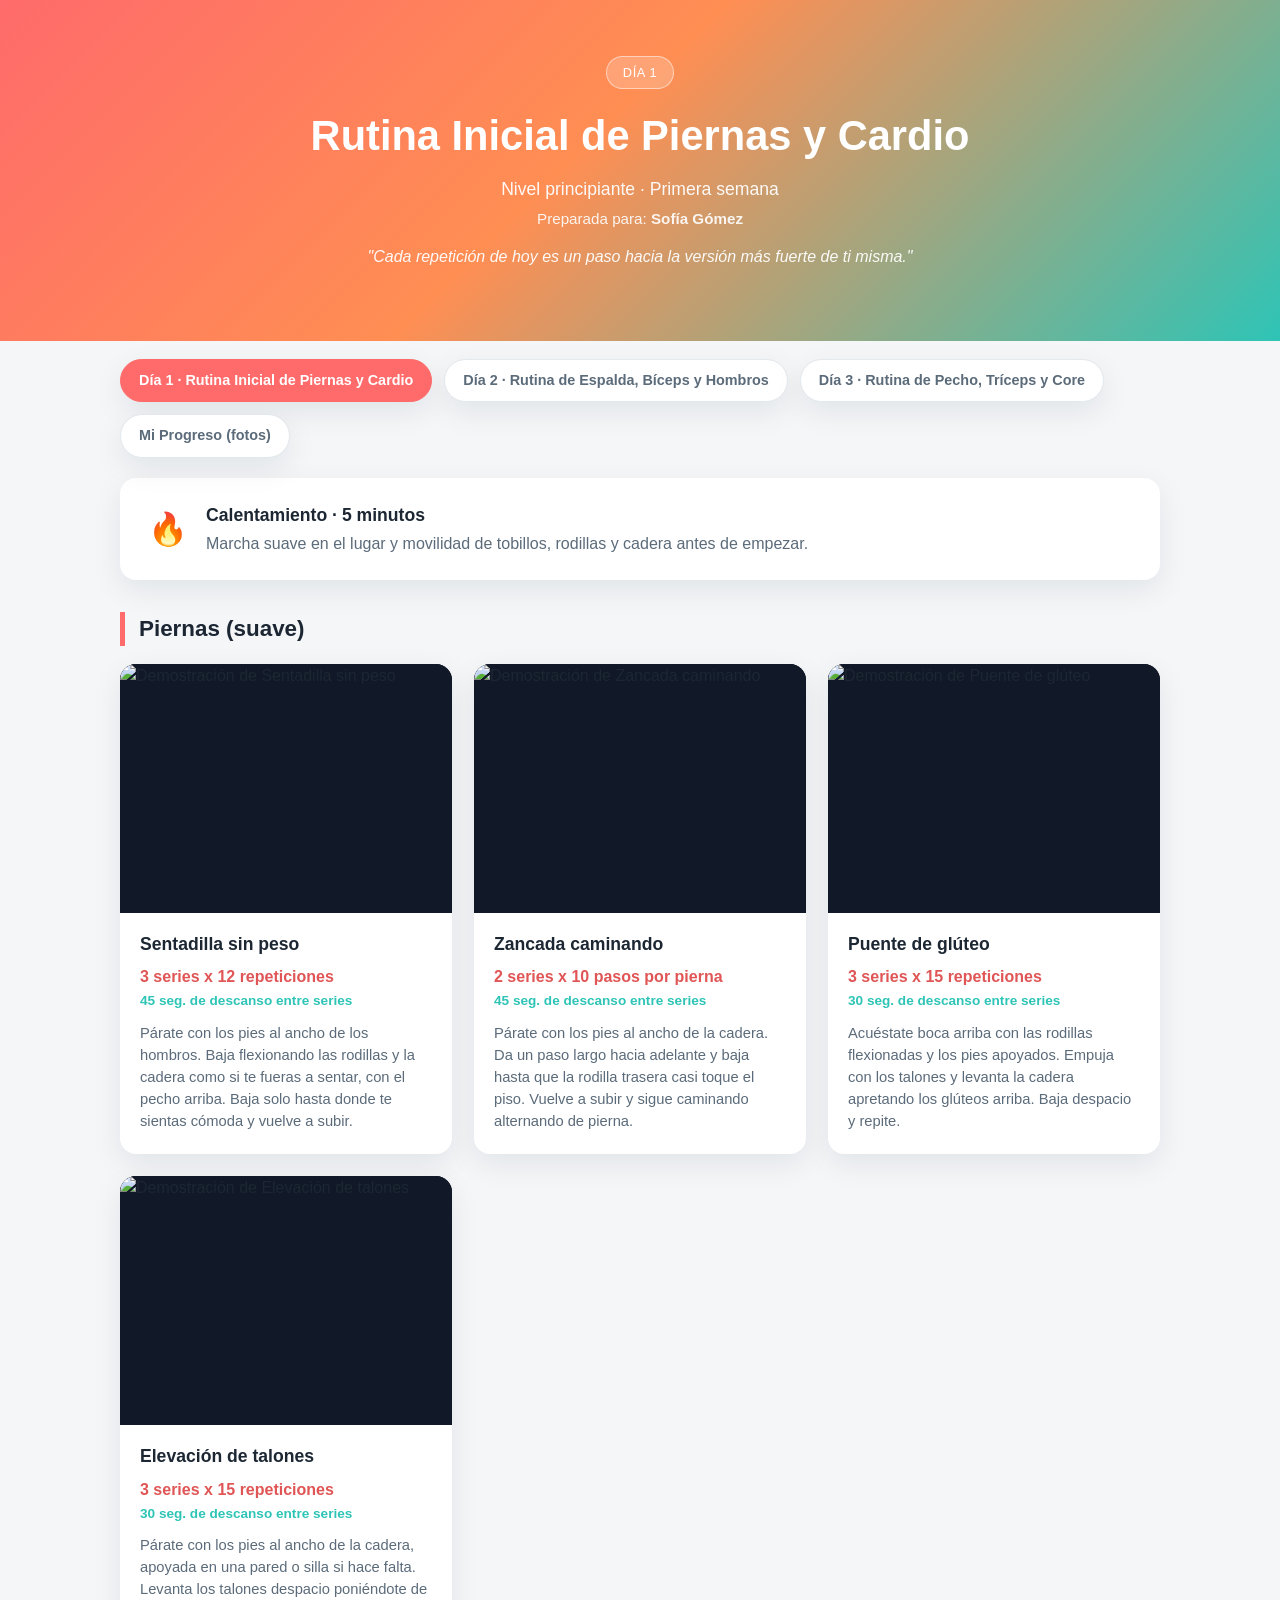
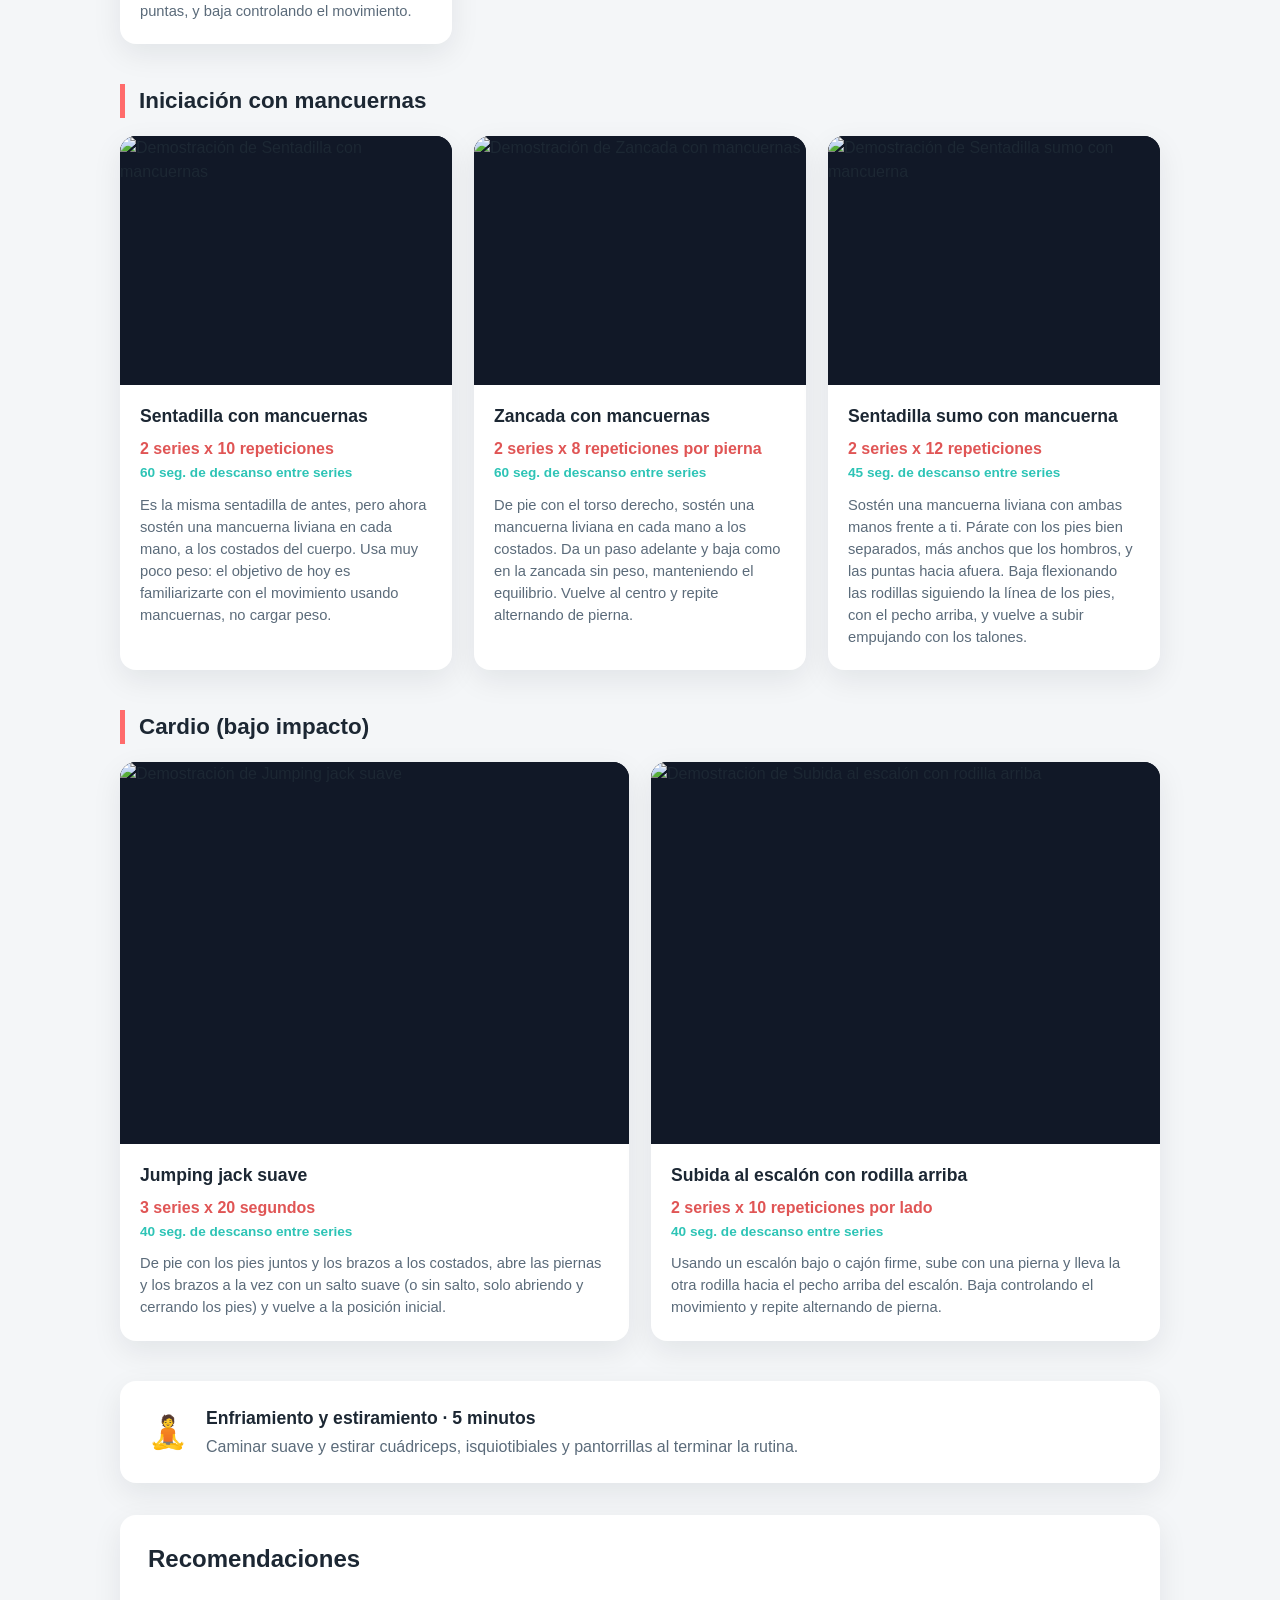
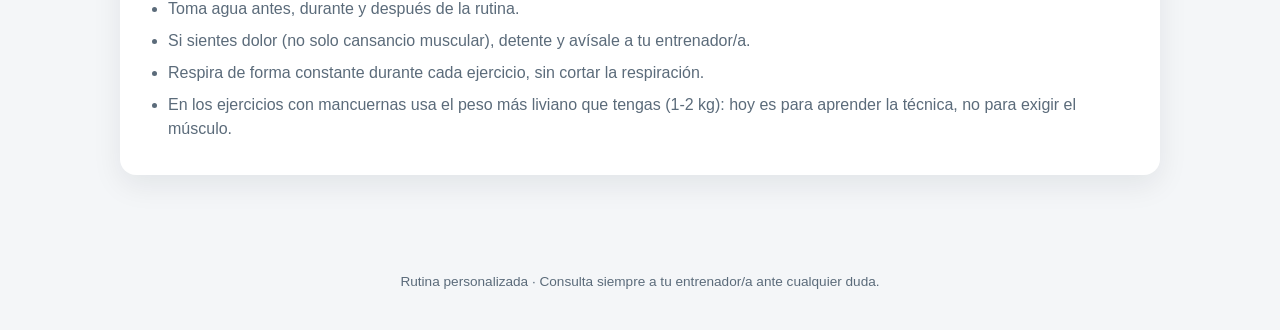
==== commit 014f62ad: "Agregar dia 3: rutina de Pecho, Triceps y Core" ====
--- a/docs/index.html
+++ b/docs/index.html
@@ -24,6 +24,8 @@
     
     <a href="dia2.html" class="dia-tab ">Día 2 · Rutina de Espalda, Bíceps y Hombros</a>
     
+    <a href="dia3.html" class="dia-tab ">Día 3 · Rutina de Pecho, Tríceps y Core</a>
+    
     <a href="progreso.html" class="dia-tab ">Mi Progreso (fotos)</a>
     
   </nav>
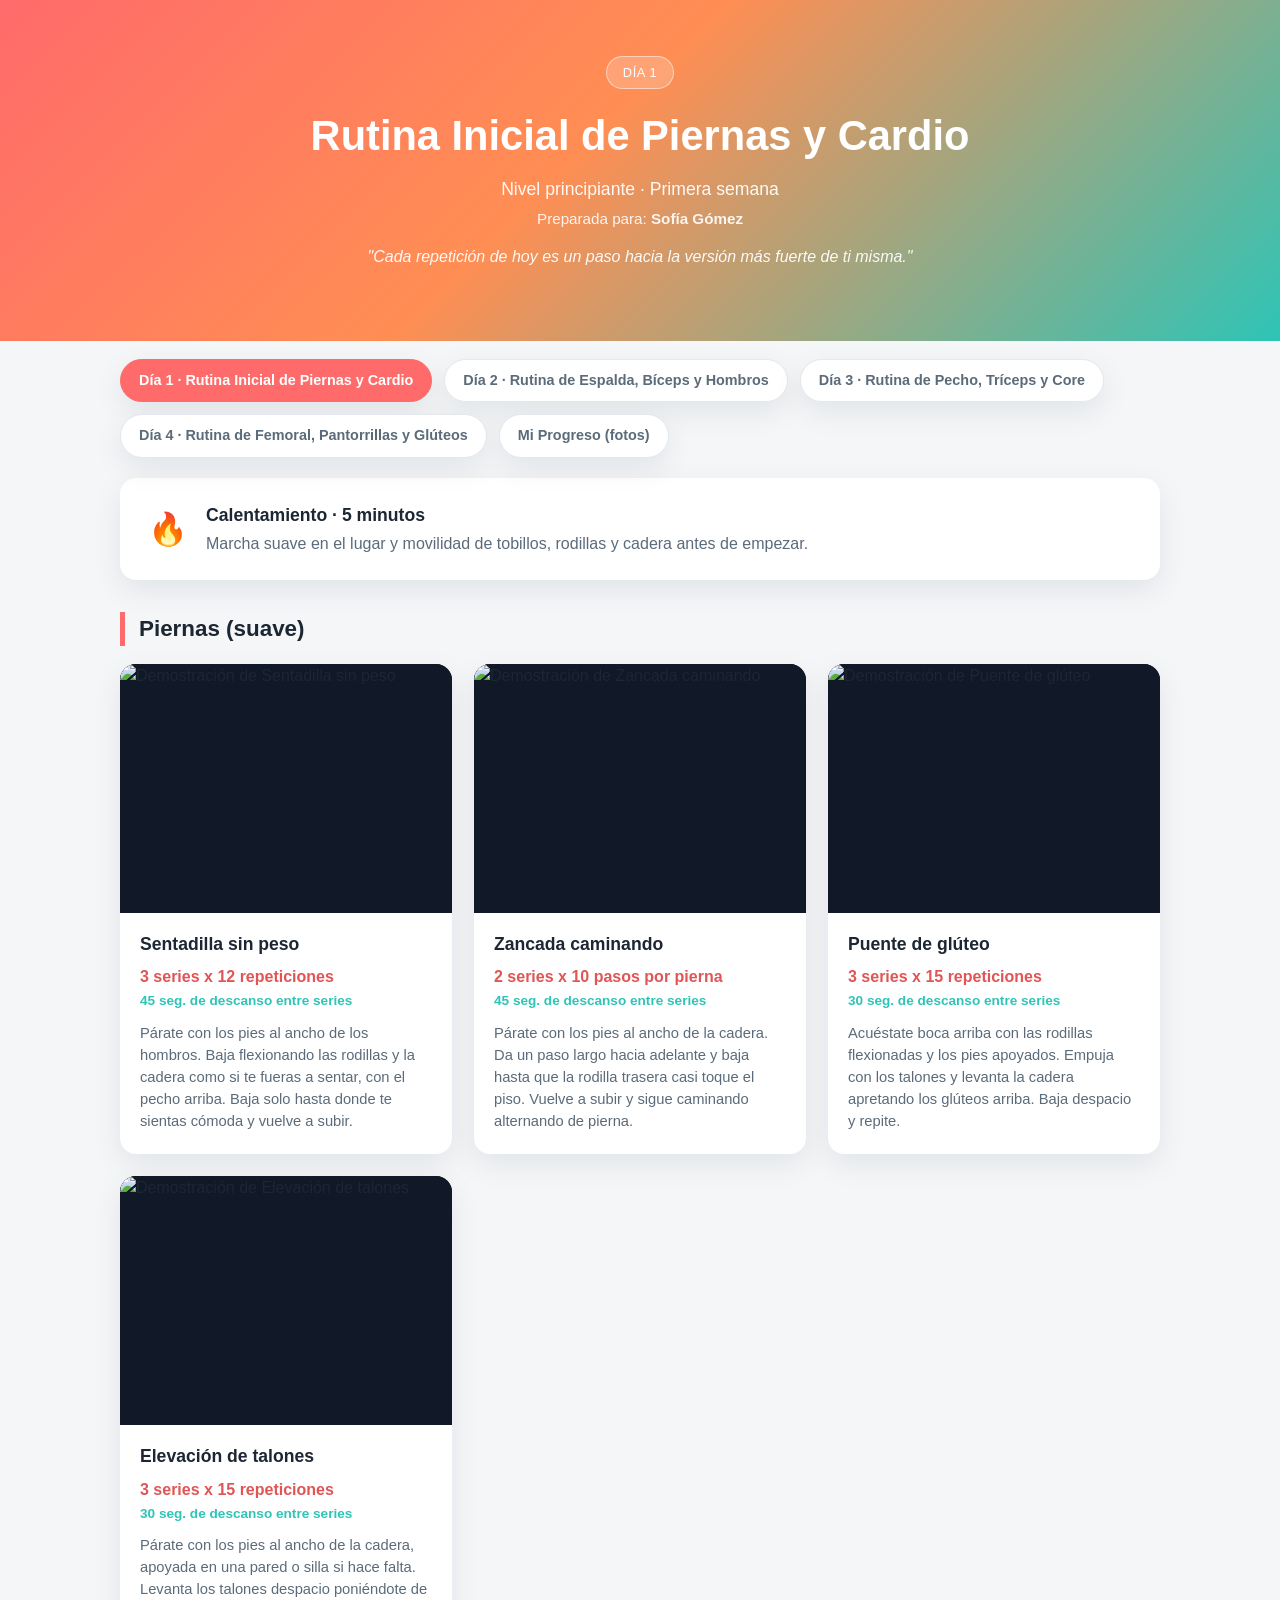
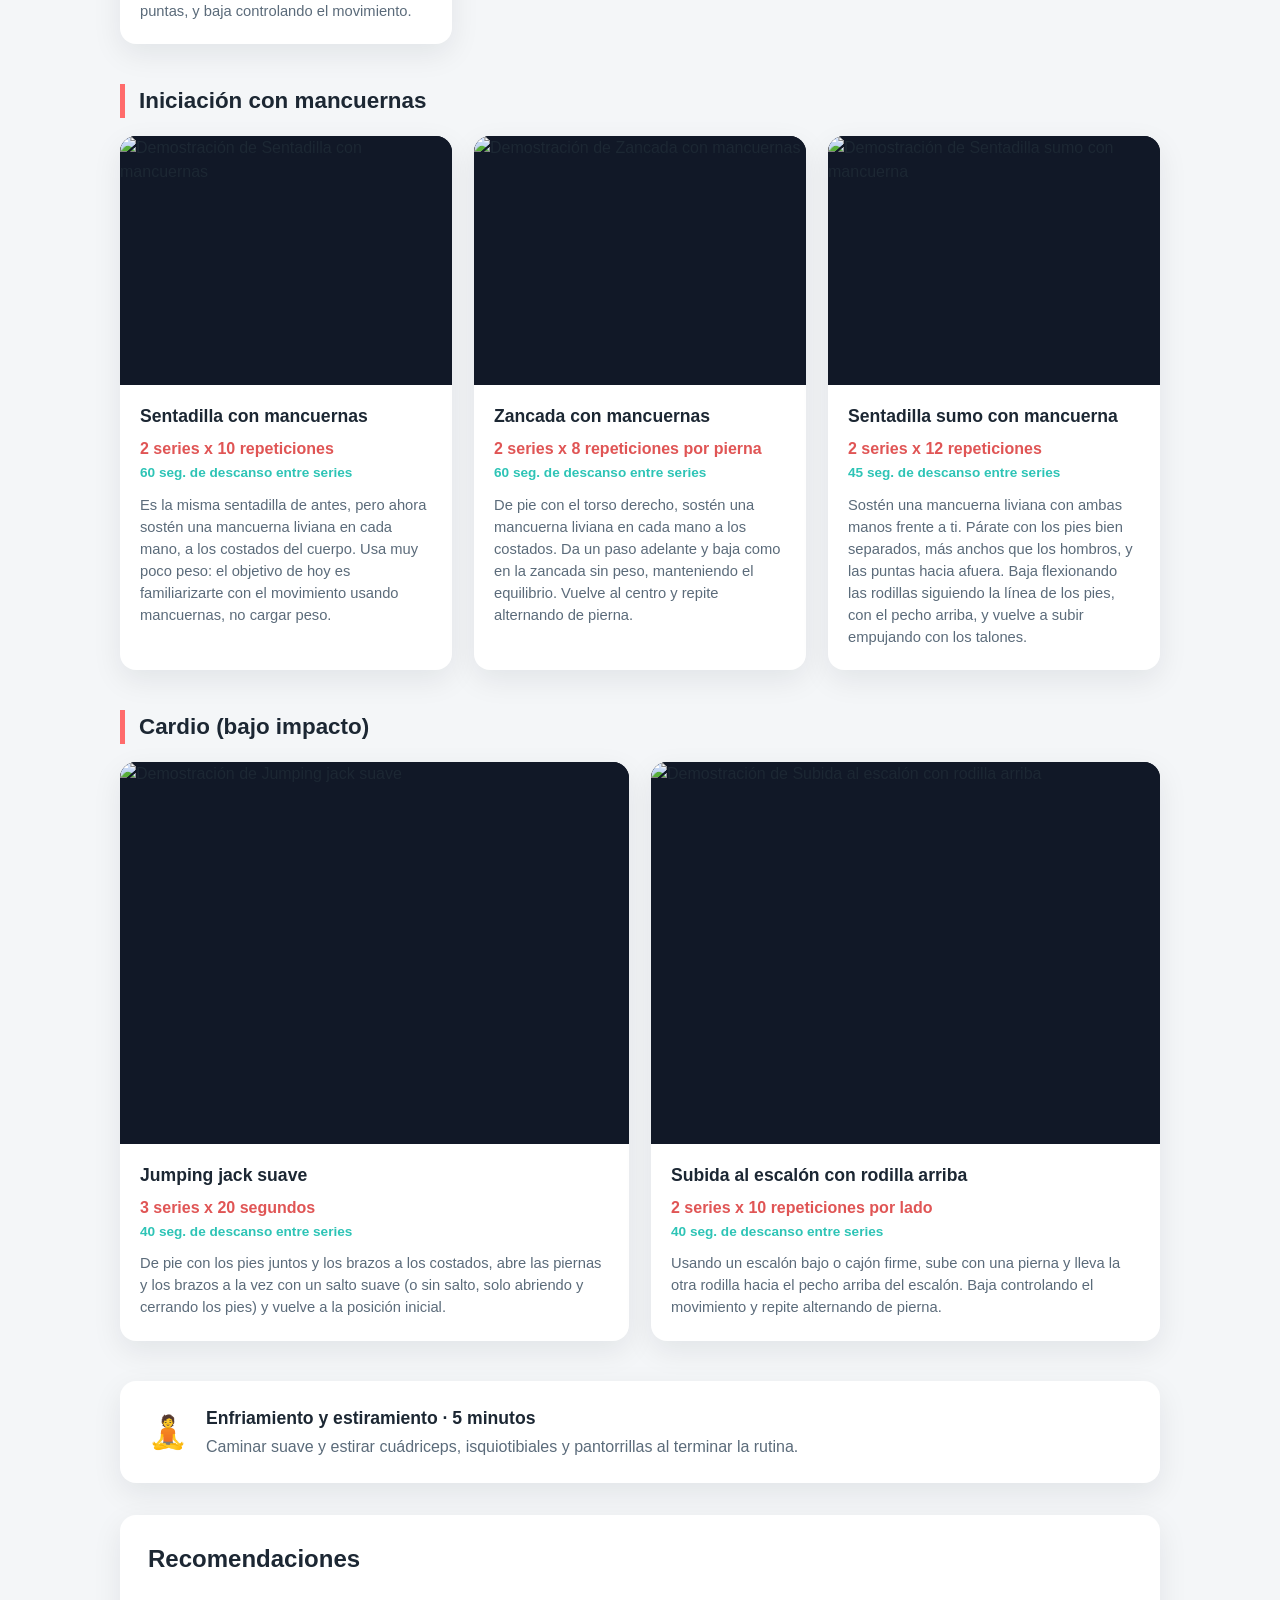
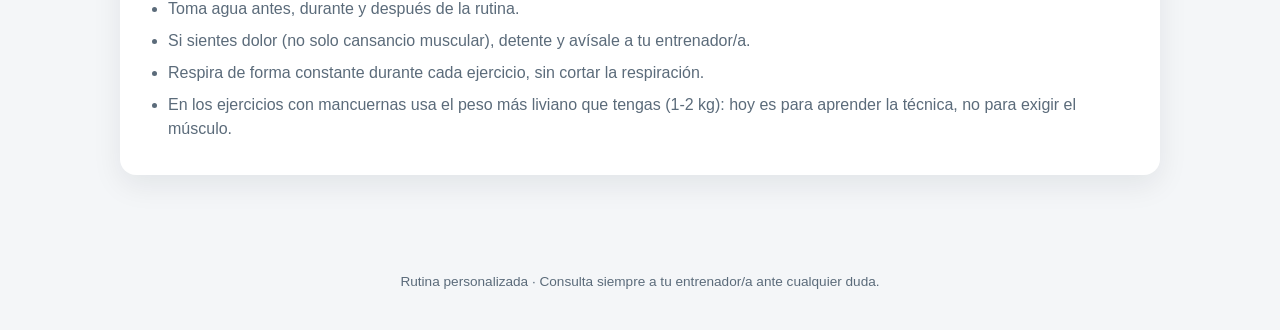
==== commit 758ecaa3: "Agregar dia 4: rutina de Femoral, Pantorrillas y Gluteos" ====
--- a/docs/index.html
+++ b/docs/index.html
@@ -26,6 +26,8 @@
     
     <a href="dia3.html" class="dia-tab ">Día 3 · Rutina de Pecho, Tríceps y Core</a>
     
+    <a href="dia4.html" class="dia-tab ">Día 4 · Rutina de Femoral, Pantorrillas y Glúteos</a>
+    
     <a href="progreso.html" class="dia-tab ">Mi Progreso (fotos)</a>
     
   </nav>
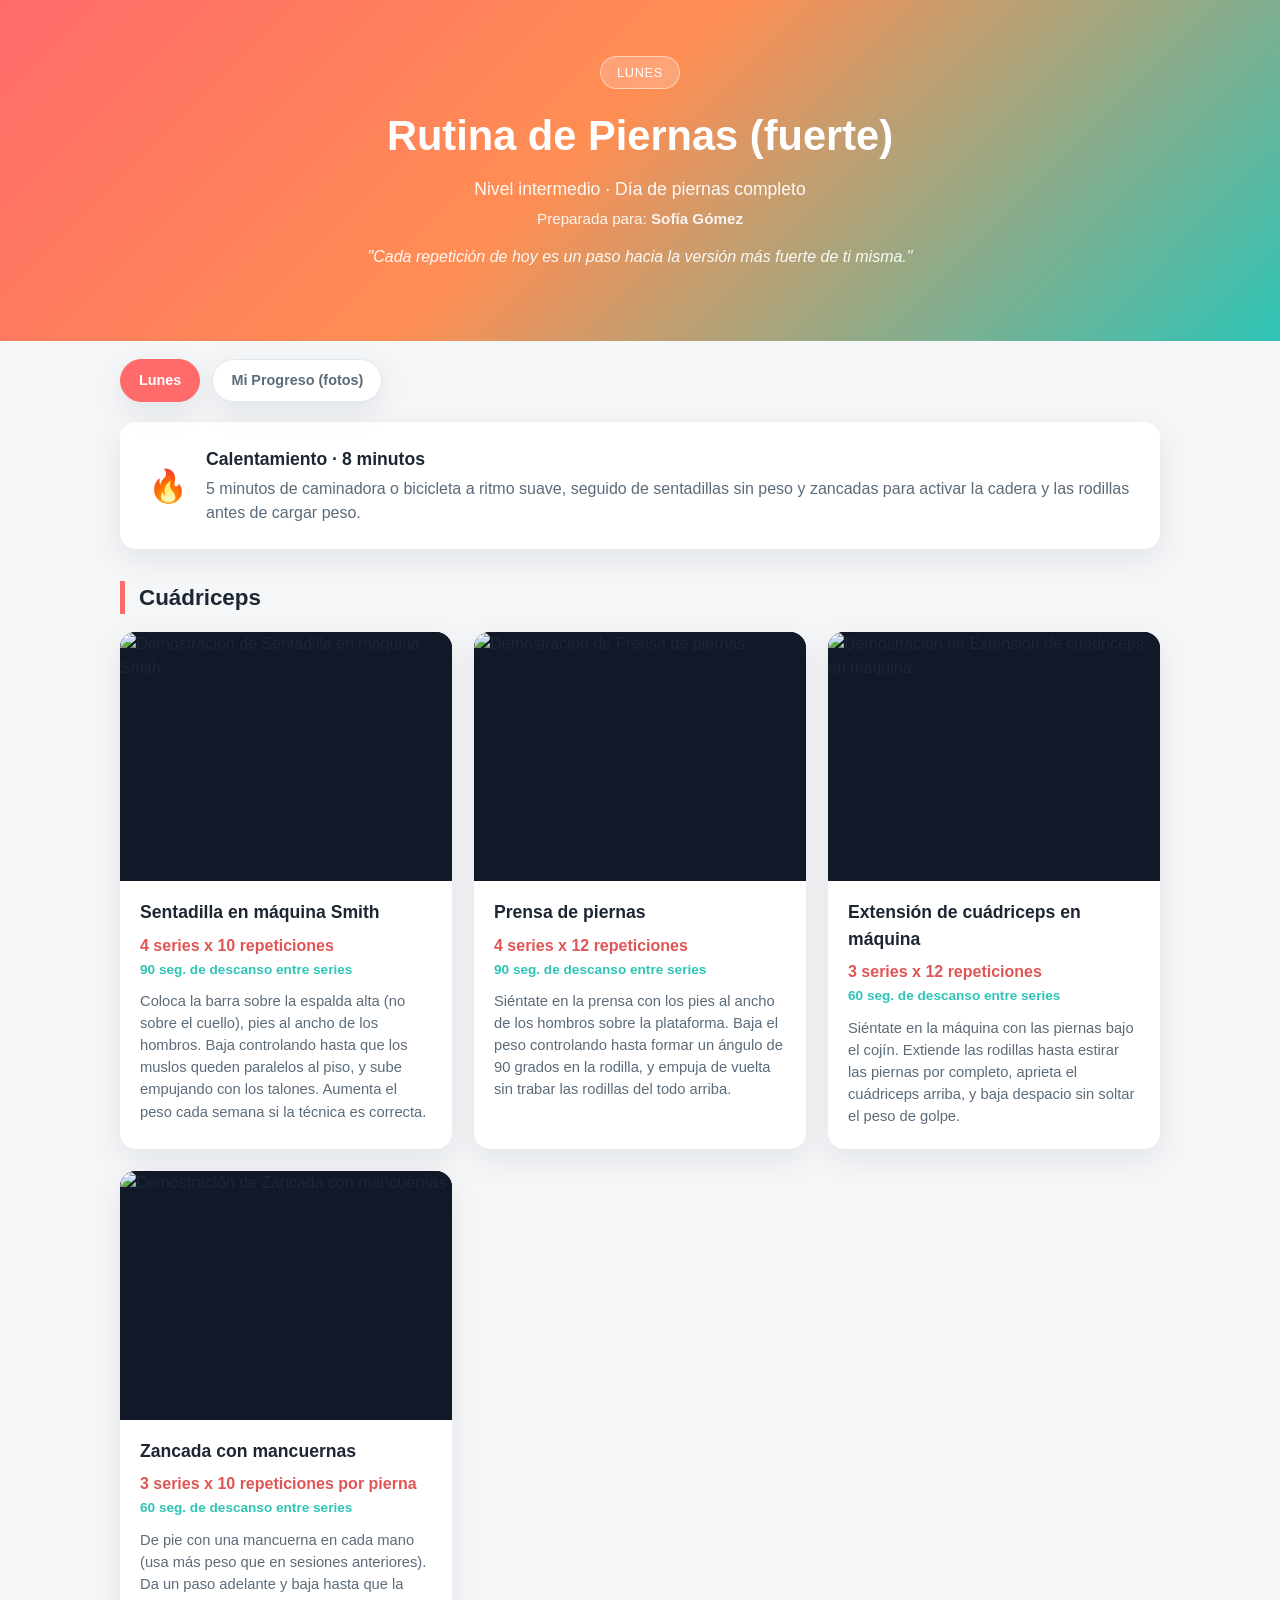
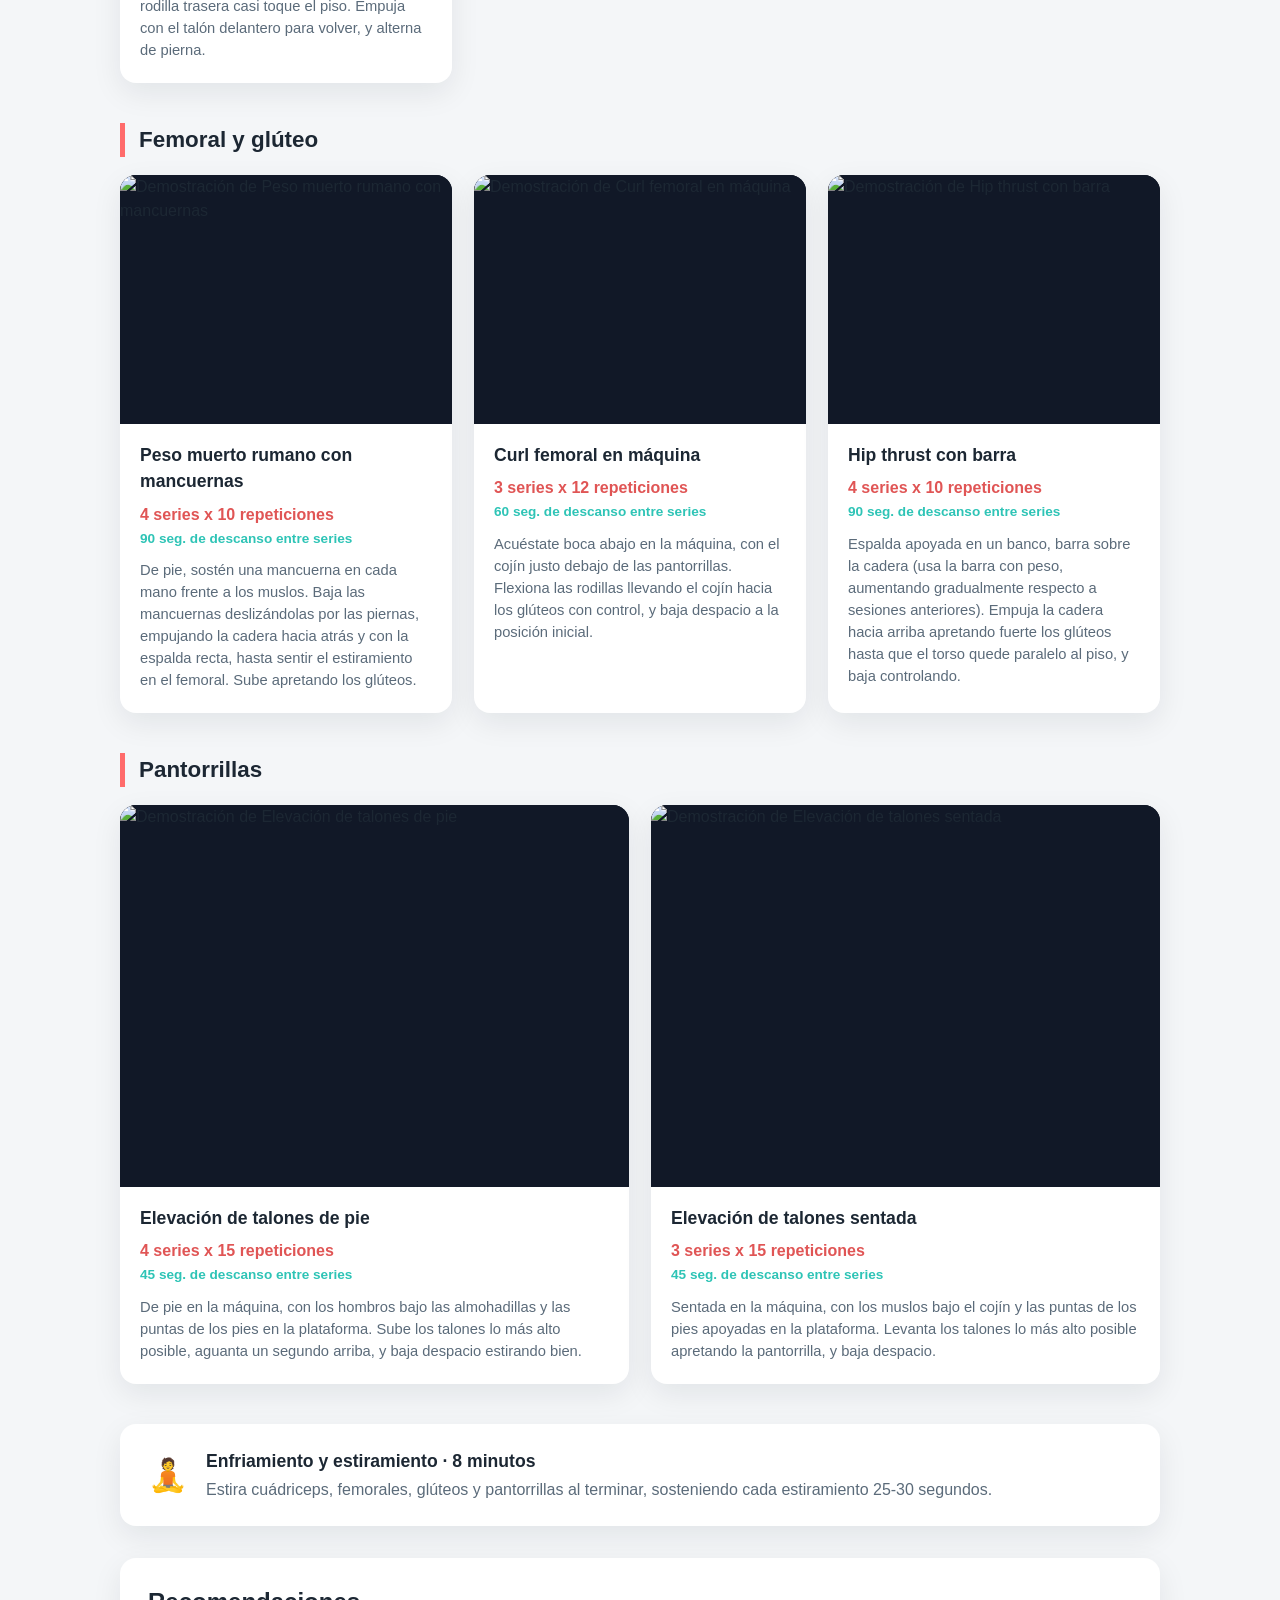
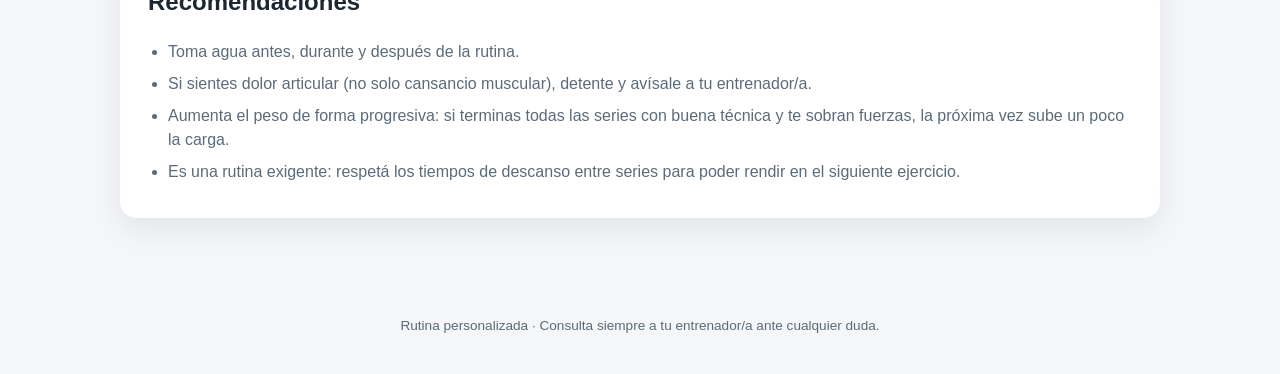
==== commit 781a798b: "Reestructurar todo a un solo dia: Lunes, rutina de piernas mas fuerte con maquinas de gym. Se elimin" ====
--- a/docs/index.html
+++ b/docs/index.html
@@ -3,16 +3,16 @@
 <head>
   <meta charset="UTF-8">
   <meta name="viewport" content="width=device-width, initial-scale=1.0">
-  <title>Rutina Inicial de Piernas y Cardio</title>
+  <title>Rutina de Piernas (fuerte)</title>
   <link rel="stylesheet" href="static/css/style.css">
 </head>
 <body>
 
   <header class="hero">
     <div class="hero-content">
-      <span class="badge">Día 1</span>
-      <h1>Rutina Inicial de Piernas y Cardio</h1>
-      <p class="subtitulo">Nivel principiante · Primera semana</p>
+      <span class="badge">Lunes</span>
+      <h1>Rutina de Piernas (fuerte)</h1>
+      <p class="subtitulo">Nivel intermedio · Día de piernas completo</p>
       <p class="cliente">Preparada para: <strong>Sofía Gómez</strong></p>
       <p class="frase">"Cada repetición de hoy es un paso hacia la versión más fuerte de ti misma."</p>
     </div>
@@ -20,13 +20,7 @@
 
   <nav class="dias-nav">
     
-    <a href="index.html" class="dia-tab activo">Día 1 · Rutina Inicial de Piernas y Cardio</a>
-    
-    <a href="dia2.html" class="dia-tab ">Día 2 · Rutina de Espalda, Bíceps y Hombros</a>
-    
-    <a href="dia3.html" class="dia-tab ">Día 3 · Rutina de Pecho, Tríceps y Core</a>
-    
-    <a href="dia4.html" class="dia-tab ">Día 4 · Rutina de Femoral, Pantorrillas y Glúteos</a>
+    <a href="index.html" class="dia-tab activo">Lunes</a>
     
     <a href="progreso.html" class="dia-tab ">Mi Progreso (fotos)</a>
     
@@ -37,115 +31,70 @@
     <section class="franja">
       <div class="franja-icono">🔥</div>
       <div>
-        <h2>Calentamiento · 5 minutos</h2>
-        <p>Marcha suave en el lugar y movilidad de tobillos, rodillas y cadera antes de empezar.</p>
+        <h2>Calentamiento · 8 minutos</h2>
+        <p>5 minutos de caminadora o bicicleta a ritmo suave, seguido de sentadillas sin peso y zancadas para activar la cadera y las rodillas antes de cargar peso.</p>
       </div>
     </section>
 
     
     <section class="bloque">
-      <h2 class="bloque-titulo">Piernas (suave)</h2>
+      <h2 class="bloque-titulo">Cuádriceps</h2>
       <div class="grid">
         
         <article class="card">
           <div class="card-media">
             <img
-              src="https://raw.githubusercontent.com/yuhonas/free-exercise-db/main/exercises/Bodyweight_Squat/0.jpg"
-              data-img1="https://raw.githubusercontent.com/yuhonas/free-exercise-db/main/exercises/Bodyweight_Squat/0.jpg"
-              data-img2="https://raw.githubusercontent.com/yuhonas/free-exercise-db/main/exercises/Bodyweight_Squat/1.jpg"
-              alt="Demostración de Sentadilla sin peso"
-              class="ejercicio-gif"
-              loading="lazy"
-            >
-          </div>
-          <div class="card-body">
-            <h3>Sentadilla sin peso</h3>
+              src="https://raw.githubusercontent.com/yuhonas/free-exercise-db/main/exercises/Smith_Machine_Squat/0.jpg"
+              data-img1="https://raw.githubusercontent.com/yuhonas/free-exercise-db/main/exercises/Smith_Machine_Squat/0.jpg"
+              data-img2="https://raw.githubusercontent.com/yuhonas/free-exercise-db/main/exercises/Smith_Machine_Squat/1.jpg"
+              alt="Demostración de Sentadilla en máquina Smith"
+              class="ejercicio-gif"
+              loading="lazy"
+            >
+          </div>
+          <div class="card-body">
+            <h3>Sentadilla en máquina Smith</h3>
+            <p class="series">4 series x 10 repeticiones</p>
+            <p class="descanso">90 seg. de descanso entre series</p>
+            <p class="instrucciones">Coloca la barra sobre la espalda alta (no sobre el cuello), pies al ancho de los hombros. Baja controlando hasta que los muslos queden paralelos al piso, y sube empujando con los talones. Aumenta el peso cada semana si la técnica es correcta.</p>
+          </div>
+        </article>
+        
+        <article class="card">
+          <div class="card-media">
+            <img
+              src="https://raw.githubusercontent.com/yuhonas/free-exercise-db/main/exercises/Leg_Press/0.jpg"
+              data-img1="https://raw.githubusercontent.com/yuhonas/free-exercise-db/main/exercises/Leg_Press/0.jpg"
+              data-img2="https://raw.githubusercontent.com/yuhonas/free-exercise-db/main/exercises/Leg_Press/1.jpg"
+              alt="Demostración de Prensa de piernas"
+              class="ejercicio-gif"
+              loading="lazy"
+            >
+          </div>
+          <div class="card-body">
+            <h3>Prensa de piernas</h3>
+            <p class="series">4 series x 12 repeticiones</p>
+            <p class="descanso">90 seg. de descanso entre series</p>
+            <p class="instrucciones">Siéntate en la prensa con los pies al ancho de los hombros sobre la plataforma. Baja el peso controlando hasta formar un ángulo de 90 grados en la rodilla, y empuja de vuelta sin trabar las rodillas del todo arriba.</p>
+          </div>
+        </article>
+        
+        <article class="card">
+          <div class="card-media">
+            <img
+              src="https://raw.githubusercontent.com/yuhonas/free-exercise-db/main/exercises/Leg_Extensions/0.jpg"
+              data-img1="https://raw.githubusercontent.com/yuhonas/free-exercise-db/main/exercises/Leg_Extensions/0.jpg"
+              data-img2="https://raw.githubusercontent.com/yuhonas/free-exercise-db/main/exercises/Leg_Extensions/1.jpg"
+              alt="Demostración de Extensión de cuádriceps en máquina"
+              class="ejercicio-gif"
+              loading="lazy"
+            >
+          </div>
+          <div class="card-body">
+            <h3>Extensión de cuádriceps en máquina</h3>
             <p class="series">3 series x 12 repeticiones</p>
-            <p class="descanso">45 seg. de descanso entre series</p>
-            <p class="instrucciones">Párate con los pies al ancho de los hombros. Baja flexionando las rodillas y la cadera como si te fueras a sentar, con el pecho arriba. Baja solo hasta donde te sientas cómoda y vuelve a subir.</p>
-          </div>
-        </article>
-        
-        <article class="card">
-          <div class="card-media">
-            <img
-              src="https://raw.githubusercontent.com/yuhonas/free-exercise-db/main/exercises/Bodyweight_Walking_Lunge/0.jpg"
-              data-img1="https://raw.githubusercontent.com/yuhonas/free-exercise-db/main/exercises/Bodyweight_Walking_Lunge/0.jpg"
-              data-img2="https://raw.githubusercontent.com/yuhonas/free-exercise-db/main/exercises/Bodyweight_Walking_Lunge/1.jpg"
-              alt="Demostración de Zancada caminando"
-              class="ejercicio-gif"
-              loading="lazy"
-            >
-          </div>
-          <div class="card-body">
-            <h3>Zancada caminando</h3>
-            <p class="series">2 series x 10 pasos por pierna</p>
-            <p class="descanso">45 seg. de descanso entre series</p>
-            <p class="instrucciones">Párate con los pies al ancho de la cadera. Da un paso largo hacia adelante y baja hasta que la rodilla trasera casi toque el piso. Vuelve a subir y sigue caminando alternando de pierna.</p>
-          </div>
-        </article>
-        
-        <article class="card">
-          <div class="card-media">
-            <img
-              src="https://raw.githubusercontent.com/yuhonas/free-exercise-db/main/exercises/Butt_Lift_Bridge/0.jpg"
-              data-img1="https://raw.githubusercontent.com/yuhonas/free-exercise-db/main/exercises/Butt_Lift_Bridge/0.jpg"
-              data-img2="https://raw.githubusercontent.com/yuhonas/free-exercise-db/main/exercises/Butt_Lift_Bridge/1.jpg"
-              alt="Demostración de Puente de glúteo"
-              class="ejercicio-gif"
-              loading="lazy"
-            >
-          </div>
-          <div class="card-body">
-            <h3>Puente de glúteo</h3>
-            <p class="series">3 series x 15 repeticiones</p>
-            <p class="descanso">30 seg. de descanso entre series</p>
-            <p class="instrucciones">Acuéstate boca arriba con las rodillas flexionadas y los pies apoyados. Empuja con los talones y levanta la cadera apretando los glúteos arriba. Baja despacio y repite.</p>
-          </div>
-        </article>
-        
-        <article class="card">
-          <div class="card-media">
-            <img
-              src="https://raw.githubusercontent.com/yuhonas/free-exercise-db/main/exercises/Standing_Calf_Raises/0.jpg"
-              data-img1="https://raw.githubusercontent.com/yuhonas/free-exercise-db/main/exercises/Standing_Calf_Raises/0.jpg"
-              data-img2="https://raw.githubusercontent.com/yuhonas/free-exercise-db/main/exercises/Standing_Calf_Raises/1.jpg"
-              alt="Demostración de Elevación de talones"
-              class="ejercicio-gif"
-              loading="lazy"
-            >
-          </div>
-          <div class="card-body">
-            <h3>Elevación de talones</h3>
-            <p class="series">3 series x 15 repeticiones</p>
-            <p class="descanso">30 seg. de descanso entre series</p>
-            <p class="instrucciones">Párate con los pies al ancho de la cadera, apoyada en una pared o silla si hace falta. Levanta los talones despacio poniéndote de puntas, y baja controlando el movimiento.</p>
-          </div>
-        </article>
-        
-      </div>
-    </section>
-    
-    <section class="bloque">
-      <h2 class="bloque-titulo">Iniciación con mancuernas</h2>
-      <div class="grid">
-        
-        <article class="card">
-          <div class="card-media">
-            <img
-              src="https://raw.githubusercontent.com/yuhonas/free-exercise-db/main/exercises/Dumbbell_Squat/0.jpg"
-              data-img1="https://raw.githubusercontent.com/yuhonas/free-exercise-db/main/exercises/Dumbbell_Squat/0.jpg"
-              data-img2="https://raw.githubusercontent.com/yuhonas/free-exercise-db/main/exercises/Dumbbell_Squat/1.jpg"
-              alt="Demostración de Sentadilla con mancuernas"
-              class="ejercicio-gif"
-              loading="lazy"
-            >
-          </div>
-          <div class="card-body">
-            <h3>Sentadilla con mancuernas</h3>
-            <p class="series">2 series x 10 repeticiones</p>
             <p class="descanso">60 seg. de descanso entre series</p>
-            <p class="instrucciones">Es la misma sentadilla de antes, pero ahora sostén una mancuerna liviana en cada mano, a los costados del cuerpo. Usa muy poco peso: el objetivo de hoy es familiarizarte con el movimiento usando mancuernas, no cargar peso.</p>
+            <p class="instrucciones">Siéntate en la máquina con las piernas bajo el cojín. Extiende las rodillas hasta estirar las piernas por completo, aprieta el cuádriceps arriba, y baja despacio sin soltar el peso de golpe.</p>
           </div>
         </article>
         
@@ -162,73 +111,118 @@
           </div>
           <div class="card-body">
             <h3>Zancada con mancuernas</h3>
-            <p class="series">2 series x 8 repeticiones por pierna</p>
+            <p class="series">3 series x 10 repeticiones por pierna</p>
             <p class="descanso">60 seg. de descanso entre series</p>
-            <p class="instrucciones">De pie con el torso derecho, sostén una mancuerna liviana en cada mano a los costados. Da un paso adelante y baja como en la zancada sin peso, manteniendo el equilibrio. Vuelve al centro y repite alternando de pierna.</p>
-          </div>
-        </article>
-        
-        <article class="card">
-          <div class="card-media">
-            <img
-              src="https://raw.githubusercontent.com/yuhonas/free-exercise-db/main/exercises/Plie_Dumbbell_Squat/0.jpg"
-              data-img1="https://raw.githubusercontent.com/yuhonas/free-exercise-db/main/exercises/Plie_Dumbbell_Squat/0.jpg"
-              data-img2="https://raw.githubusercontent.com/yuhonas/free-exercise-db/main/exercises/Plie_Dumbbell_Squat/1.jpg"
-              alt="Demostración de Sentadilla sumo con mancuerna"
-              class="ejercicio-gif"
-              loading="lazy"
-            >
-          </div>
-          <div class="card-body">
-            <h3>Sentadilla sumo con mancuerna</h3>
-            <p class="series">2 series x 12 repeticiones</p>
+            <p class="instrucciones">De pie con una mancuerna en cada mano (usa más peso que en sesiones anteriores). Da un paso adelante y baja hasta que la rodilla trasera casi toque el piso. Empuja con el talón delantero para volver, y alterna de pierna.</p>
+          </div>
+        </article>
+        
+      </div>
+    </section>
+    
+    <section class="bloque">
+      <h2 class="bloque-titulo">Femoral y glúteo</h2>
+      <div class="grid">
+        
+        <article class="card">
+          <div class="card-media">
+            <img
+              src="https://raw.githubusercontent.com/yuhonas/free-exercise-db/main/exercises/Stiff-Legged_Dumbbell_Deadlift/0.jpg"
+              data-img1="https://raw.githubusercontent.com/yuhonas/free-exercise-db/main/exercises/Stiff-Legged_Dumbbell_Deadlift/0.jpg"
+              data-img2="https://raw.githubusercontent.com/yuhonas/free-exercise-db/main/exercises/Stiff-Legged_Dumbbell_Deadlift/1.jpg"
+              alt="Demostración de Peso muerto rumano con mancuernas"
+              class="ejercicio-gif"
+              loading="lazy"
+            >
+          </div>
+          <div class="card-body">
+            <h3>Peso muerto rumano con mancuernas</h3>
+            <p class="series">4 series x 10 repeticiones</p>
+            <p class="descanso">90 seg. de descanso entre series</p>
+            <p class="instrucciones">De pie, sostén una mancuerna en cada mano frente a los muslos. Baja las mancuernas deslizándolas por las piernas, empujando la cadera hacia atrás y con la espalda recta, hasta sentir el estiramiento en el femoral. Sube apretando los glúteos.</p>
+          </div>
+        </article>
+        
+        <article class="card">
+          <div class="card-media">
+            <img
+              src="https://raw.githubusercontent.com/yuhonas/free-exercise-db/main/exercises/Lying_Leg_Curls/0.jpg"
+              data-img1="https://raw.githubusercontent.com/yuhonas/free-exercise-db/main/exercises/Lying_Leg_Curls/0.jpg"
+              data-img2="https://raw.githubusercontent.com/yuhonas/free-exercise-db/main/exercises/Lying_Leg_Curls/1.jpg"
+              alt="Demostración de Curl femoral en máquina"
+              class="ejercicio-gif"
+              loading="lazy"
+            >
+          </div>
+          <div class="card-body">
+            <h3>Curl femoral en máquina</h3>
+            <p class="series">3 series x 12 repeticiones</p>
+            <p class="descanso">60 seg. de descanso entre series</p>
+            <p class="instrucciones">Acuéstate boca abajo en la máquina, con el cojín justo debajo de las pantorrillas. Flexiona las rodillas llevando el cojín hacia los glúteos con control, y baja despacio a la posición inicial.</p>
+          </div>
+        </article>
+        
+        <article class="card">
+          <div class="card-media">
+            <img
+              src="https://raw.githubusercontent.com/yuhonas/free-exercise-db/main/exercises/Barbell_Hip_Thrust/0.jpg"
+              data-img1="https://raw.githubusercontent.com/yuhonas/free-exercise-db/main/exercises/Barbell_Hip_Thrust/0.jpg"
+              data-img2="https://raw.githubusercontent.com/yuhonas/free-exercise-db/main/exercises/Barbell_Hip_Thrust/1.jpg"
+              alt="Demostración de Hip thrust con barra"
+              class="ejercicio-gif"
+              loading="lazy"
+            >
+          </div>
+          <div class="card-body">
+            <h3>Hip thrust con barra</h3>
+            <p class="series">4 series x 10 repeticiones</p>
+            <p class="descanso">90 seg. de descanso entre series</p>
+            <p class="instrucciones">Espalda apoyada en un banco, barra sobre la cadera (usa la barra con peso, aumentando gradualmente respecto a sesiones anteriores). Empuja la cadera hacia arriba apretando fuerte los glúteos hasta que el torso quede paralelo al piso, y baja controlando.</p>
+          </div>
+        </article>
+        
+      </div>
+    </section>
+    
+    <section class="bloque">
+      <h2 class="bloque-titulo">Pantorrillas</h2>
+      <div class="grid">
+        
+        <article class="card">
+          <div class="card-media">
+            <img
+              src="https://raw.githubusercontent.com/yuhonas/free-exercise-db/main/exercises/Standing_Calf_Raises/0.jpg"
+              data-img1="https://raw.githubusercontent.com/yuhonas/free-exercise-db/main/exercises/Standing_Calf_Raises/0.jpg"
+              data-img2="https://raw.githubusercontent.com/yuhonas/free-exercise-db/main/exercises/Standing_Calf_Raises/1.jpg"
+              alt="Demostración de Elevación de talones de pie"
+              class="ejercicio-gif"
+              loading="lazy"
+            >
+          </div>
+          <div class="card-body">
+            <h3>Elevación de talones de pie</h3>
+            <p class="series">4 series x 15 repeticiones</p>
             <p class="descanso">45 seg. de descanso entre series</p>
-            <p class="instrucciones">Sostén una mancuerna liviana con ambas manos frente a ti. Párate con los pies bien separados, más anchos que los hombros, y las puntas hacia afuera. Baja flexionando las rodillas siguiendo la línea de los pies, con el pecho arriba, y vuelve a subir empujando con los talones.</p>
-          </div>
-        </article>
-        
-      </div>
-    </section>
-    
-    <section class="bloque">
-      <h2 class="bloque-titulo">Cardio (bajo impacto)</h2>
-      <div class="grid">
-        
-        <article class="card">
-          <div class="card-media">
-            <img
-              src="https://raw.githubusercontent.com/yuhonas/free-exercise-db/main/exercises/Star_Jump/0.jpg"
-              data-img1="https://raw.githubusercontent.com/yuhonas/free-exercise-db/main/exercises/Star_Jump/0.jpg"
-              data-img2="https://raw.githubusercontent.com/yuhonas/free-exercise-db/main/exercises/Star_Jump/1.jpg"
-              alt="Demostración de Jumping jack suave"
-              class="ejercicio-gif"
-              loading="lazy"
-            >
-          </div>
-          <div class="card-body">
-            <h3>Jumping jack suave</h3>
-            <p class="series">3 series x 20 segundos</p>
-            <p class="descanso">40 seg. de descanso entre series</p>
-            <p class="instrucciones">De pie con los pies juntos y los brazos a los costados, abre las piernas y los brazos a la vez con un salto suave (o sin salto, solo abriendo y cerrando los pies) y vuelve a la posición inicial.</p>
-          </div>
-        </article>
-        
-        <article class="card">
-          <div class="card-media">
-            <img
-              src="https://raw.githubusercontent.com/yuhonas/free-exercise-db/main/exercises/Step-up_with_Knee_Raise/0.jpg"
-              data-img1="https://raw.githubusercontent.com/yuhonas/free-exercise-db/main/exercises/Step-up_with_Knee_Raise/0.jpg"
-              data-img2="https://raw.githubusercontent.com/yuhonas/free-exercise-db/main/exercises/Step-up_with_Knee_Raise/1.jpg"
-              alt="Demostración de Subida al escalón con rodilla arriba"
-              class="ejercicio-gif"
-              loading="lazy"
-            >
-          </div>
-          <div class="card-body">
-            <h3>Subida al escalón con rodilla arriba</h3>
-            <p class="series">2 series x 10 repeticiones por lado</p>
-            <p class="descanso">40 seg. de descanso entre series</p>
-            <p class="instrucciones">Usando un escalón bajo o cajón firme, sube con una pierna y lleva la otra rodilla hacia el pecho arriba del escalón. Baja controlando el movimiento y repite alternando de pierna.</p>
+            <p class="instrucciones">De pie en la máquina, con los hombros bajo las almohadillas y las puntas de los pies en la plataforma. Sube los talones lo más alto posible, aguanta un segundo arriba, y baja despacio estirando bien.</p>
+          </div>
+        </article>
+        
+        <article class="card">
+          <div class="card-media">
+            <img
+              src="https://raw.githubusercontent.com/yuhonas/free-exercise-db/main/exercises/Seated_Calf_Raise/0.jpg"
+              data-img1="https://raw.githubusercontent.com/yuhonas/free-exercise-db/main/exercises/Seated_Calf_Raise/0.jpg"
+              data-img2="https://raw.githubusercontent.com/yuhonas/free-exercise-db/main/exercises/Seated_Calf_Raise/1.jpg"
+              alt="Demostración de Elevación de talones sentada"
+              class="ejercicio-gif"
+              loading="lazy"
+            >
+          </div>
+          <div class="card-body">
+            <h3>Elevación de talones sentada</h3>
+            <p class="series">3 series x 15 repeticiones</p>
+            <p class="descanso">45 seg. de descanso entre series</p>
+            <p class="instrucciones">Sentada en la máquina, con los muslos bajo el cojín y las puntas de los pies apoyadas en la plataforma. Levanta los talones lo más alto posible apretando la pantorrilla, y baja despacio.</p>
           </div>
         </article>
         
@@ -239,8 +233,8 @@
     <section class="franja">
       <div class="franja-icono">🧘</div>
       <div>
-        <h2>Enfriamiento y estiramiento · 5 minutos</h2>
-        <p>Caminar suave y estirar cuádriceps, isquiotibiales y pantorrillas al terminar la rutina.</p>
+        <h2>Enfriamiento y estiramiento · 8 minutos</h2>
+        <p>Estira cuádriceps, femorales, glúteos y pantorrillas al terminar, sosteniendo cada estiramiento 25-30 segundos.</p>
       </div>
     </section>
 
@@ -250,11 +244,11 @@
         
         <li>Toma agua antes, durante y después de la rutina.</li>
         
-        <li>Si sientes dolor (no solo cansancio muscular), detente y avísale a tu entrenador/a.</li>
-        
-        <li>Respira de forma constante durante cada ejercicio, sin cortar la respiración.</li>
-        
-        <li>En los ejercicios con mancuernas usa el peso más liviano que tengas (1-2 kg): hoy es para aprender la técnica, no para exigir el músculo.</li>
+        <li>Si sientes dolor articular (no solo cansancio muscular), detente y avísale a tu entrenador/a.</li>
+        
+        <li>Aumenta el peso de forma progresiva: si terminas todas las series con buena técnica y te sobran fuerzas, la próxima vez sube un poco la carga.</li>
+        
+        <li>Es una rutina exigente: respetá los tiempos de descanso entre series para poder rendir en el siguiente ejercicio.</li>
         
       </ul>
     </section>
